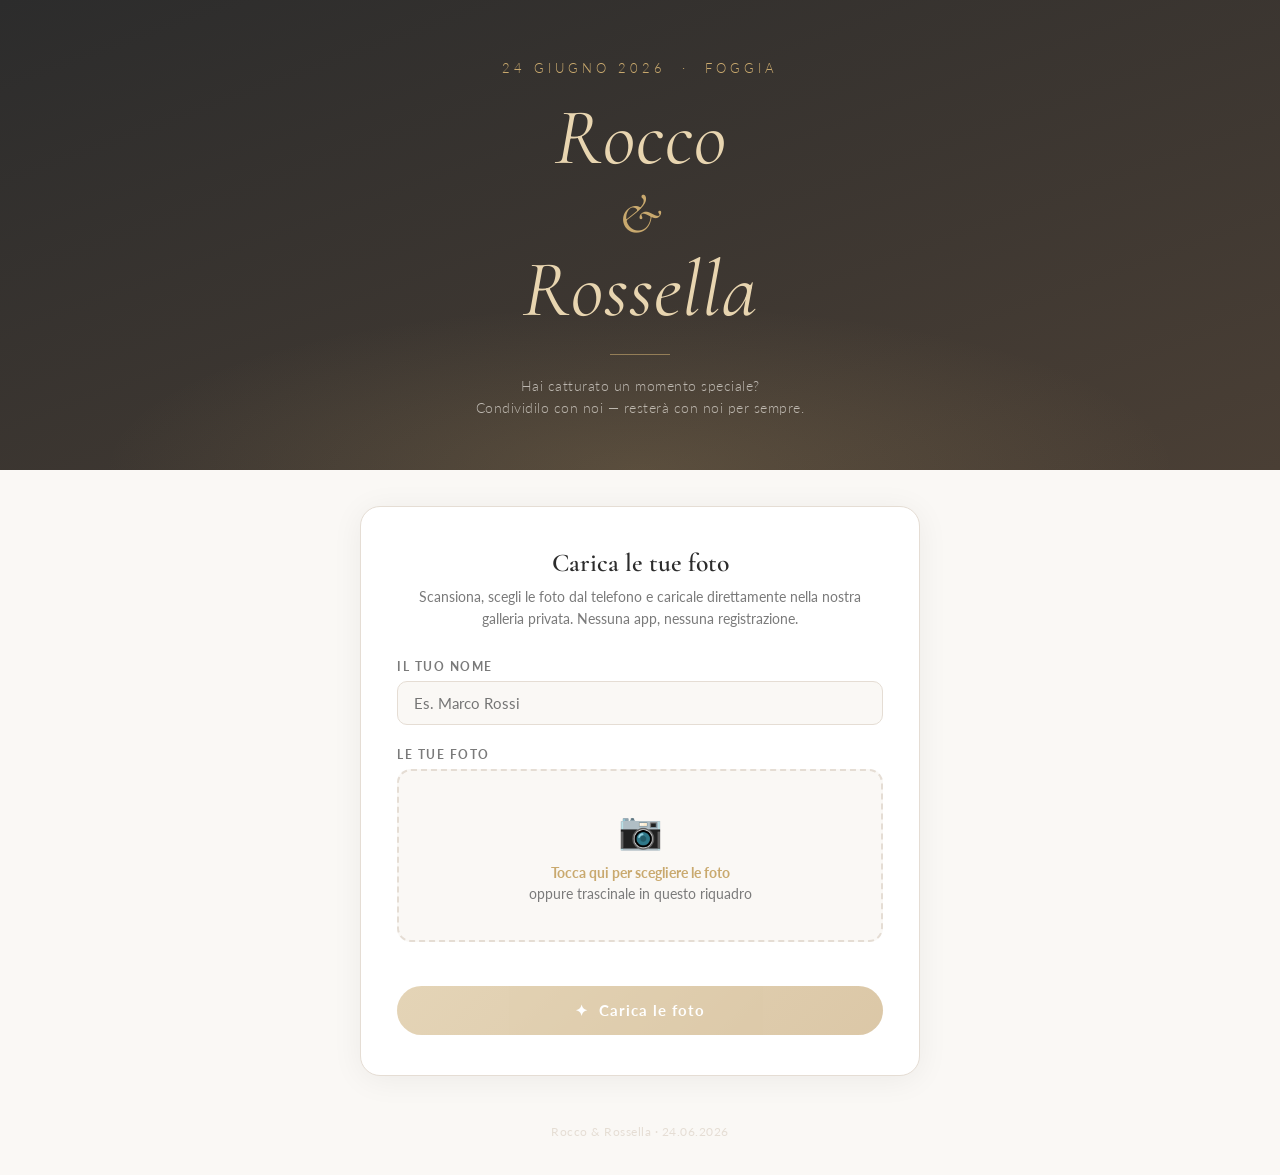
==== index.html @ 1f58be66 "Create index.html" ====
<!DOCTYPE html>
<html lang="it">
<head>
  <meta charset="UTF-8" />
  <meta name="viewport" content="width=device-width, initial-scale=1.0" />
  <title>Foto Matrimonio — Rocco & Rossella</title>
  <link href="https://fonts.googleapis.com/css2?family=Cormorant+Garamond:ital,wght@0,400;0,600;1,400&family=Lato:wght@300;400;700&display=swap" rel="stylesheet" />
  <style>
    *, *::before, *::after { box-sizing: border-box; margin: 0; padding: 0; }

    :root {
      --gold: #C9A96E;
      --gold-light: #E8D5B0;
      --cream: #FAF8F5;
      --dark: #2C2C2C;
      --muted: #7A7A7A;
      --success: #5A8A5A;
      --error: #A04040;
      --border: #E5DDD4;
    }

    body {
      font-family: 'Lato', sans-serif;
      background: var(--cream);
      color: var(--dark);
      min-height: 100vh;
      display: flex;
      flex-direction: column;
      align-items: center;
    }

    /* ── HERO ── */
    .hero {
      width: 100%;
      background: linear-gradient(160deg, #2C2C2C 0%, #4a3f35 100%);
      color: #fff;
      text-align: center;
      padding: 60px 24px 50px;
      position: relative;
      overflow: hidden;
    }
    .hero::before {
      content: '';
      position: absolute;
      inset: 0;
      background:
        radial-gradient(ellipse 60% 50% at 50% 100%, rgba(201,169,110,0.18) 0%, transparent 70%);
      pointer-events: none;
    }
    .hero-date {
      font-family: 'Lato', sans-serif;
      font-weight: 300;
      font-size: 13px;
      letter-spacing: 4px;
      text-transform: uppercase;
      color: var(--gold);
      margin-bottom: 18px;
    }
    .hero-names {
      font-family: 'Cormorant Garamond', serif;
      font-size: clamp(2.8rem, 8vw, 5rem);
      font-weight: 400;
      line-height: 1.1;
      letter-spacing: 1px;
      margin-bottom: 8px;
    }
    .hero-names em {
      font-style: italic;
      color: var(--gold-light);
    }
    .hero-ampersand {
      font-family: 'Cormorant Garamond', serif;
      font-style: italic;
      font-size: clamp(2rem, 5vw, 3.5rem);
      color: var(--gold);
      display: block;
      line-height: 1;
      margin: 4px 0;
    }
    .hero-sub {
      font-size: 14px;
      font-weight: 300;
      color: rgba(255,255,255,0.65);
      margin-top: 18px;
      letter-spacing: 0.5px;
      line-height: 1.6;
    }
    .divider {
      width: 60px;
      height: 1px;
      background: var(--gold);
      margin: 20px auto;
      opacity: 0.6;
    }

    /* ── MAIN CARD ── */
    .card {
      width: 100%;
      max-width: 560px;
      background: #fff;
      border: 1px solid var(--border);
      border-radius: 20px;
      padding: 40px 36px;
      margin: 36px 24px 48px;
      box-shadow: 0 4px 32px rgba(0,0,0,0.06);
    }

    .card-title {
      font-family: 'Cormorant Garamond', serif;
      font-size: 1.6rem;
      font-weight: 600;
      color: var(--dark);
      text-align: center;
      margin-bottom: 8px;
    }
    .card-subtitle {
      font-size: 14px;
      color: var(--muted);
      text-align: center;
      line-height: 1.6;
      margin-bottom: 28px;
    }

    /* ── FORM ── */
    label {
      display: block;
      font-size: 12px;
      font-weight: 700;
      letter-spacing: 1.5px;
      text-transform: uppercase;
      color: var(--muted);
      margin-bottom: 7px;
    }
    input[type="text"] {
      width: 100%;
      padding: 12px 16px;
      border: 1.5px solid var(--border);
      border-radius: 10px;
      font-family: 'Lato', sans-serif;
      font-size: 15px;
      color: var(--dark);
      background: var(--cream);
      transition: border-color 0.2s;
      outline: none;
      margin-bottom: 22px;
    }
    input[type="text"]:focus {
      border-color: var(--gold);
      background: #fff;
    }

    /* ── DROP ZONE ── */
    .drop-zone {
      border: 2px dashed var(--border);
      border-radius: 14px;
      padding: 36px 20px;
      text-align: center;
      cursor: pointer;
      transition: border-color 0.25s, background 0.25s;
      background: var(--cream);
      position: relative;
      margin-bottom: 22px;
    }
    .drop-zone:hover, .drop-zone.drag-over {
      border-color: var(--gold);
      background: #fdf9f3;
    }
    .drop-zone input[type="file"] {
      position: absolute;
      inset: 0;
      opacity: 0;
      cursor: pointer;
      width: 100%;
      height: 100%;
    }
    .drop-icon {
      font-size: 36px;
      margin-bottom: 10px;
      display: block;
    }
    .drop-text {
      font-size: 14px;
      color: var(--muted);
      line-height: 1.5;
    }
    .drop-text strong {
      color: var(--gold);
      font-weight: 700;
    }

    /* ── PREVIEW GRIGLIA ── */
    #preview-grid {
      display: grid;
      grid-template-columns: repeat(auto-fill, minmax(80px, 1fr));
      gap: 8px;
      margin-bottom: 22px;
    }
    .preview-thumb {
      aspect-ratio: 1;
      border-radius: 8px;
      overflow: hidden;
      position: relative;
      border: 1.5px solid var(--border);
    }
    .preview-thumb img {
      width: 100%; height: 100%;
      object-fit: cover;
      display: block;
    }
    .preview-thumb .remove-btn {
      position: absolute;
      top: 3px; right: 3px;
      background: rgba(0,0,0,0.55);
      color: #fff;
      border: none;
      border-radius: 50%;
      width: 20px; height: 20px;
      font-size: 11px;
      cursor: pointer;
      display: flex; align-items: center; justify-content: center;
      line-height: 1;
    }
    .file-count {
      font-size: 13px;
      color: var(--gold);
      font-weight: 700;
      margin-bottom: 18px;
      text-align: center;
      display: none;
    }

    /* ── PROGRESS ── */
    .progress-wrap {
      display: none;
      margin-bottom: 18px;
    }
    .progress-label {
      font-size: 13px;
      color: var(--muted);
      margin-bottom: 8px;
      display: flex;
      justify-content: space-between;
    }
    .progress-bar-bg {
      background: var(--border);
      border-radius: 100px;
      height: 6px;
      overflow: hidden;
    }
    .progress-bar-fill {
      height: 100%;
      background: linear-gradient(90deg, var(--gold), #e8c07a);
      border-radius: 100px;
      width: 0%;
      transition: width 0.3s ease;
    }

    /* ── BUTTON ── */
    .btn-upload {
      width: 100%;
      padding: 15px;
      background: linear-gradient(135deg, #C9A96E, #b8904f);
      color: #fff;
      border: none;
      border-radius: 50px;
      font-family: 'Lato', sans-serif;
      font-size: 15px;
      font-weight: 700;
      letter-spacing: 1px;
      cursor: pointer;
      transition: opacity 0.2s, transform 0.15s;
    }
    .btn-upload:hover:not(:disabled) {
      opacity: 0.9;
      transform: translateY(-1px);
    }
    .btn-upload:disabled {
      opacity: 0.5;
      cursor: not-allowed;
    }

    /* ── MESSAGGI ── */
    .msg {
      display: none;
      border-radius: 12px;
      padding: 16px 20px;
      font-size: 14px;
      line-height: 1.5;
      margin-top: 18px;
      text-align: center;
    }
    .msg-success {
      background: #f0f7f0;
      border: 1.5px solid #b3d4b3;
      color: var(--success);
    }
    .msg-error {
      background: #fdf0f0;
      border: 1.5px solid #e0b3b3;
      color: var(--error);
    }

    /* ── FOOTER ── */
    footer {
      text-align: center;
      padding: 0 24px 36px;
      font-size: 12px;
      color: var(--border);
      letter-spacing: 0.5px;
    }

    /* ── RESPONSIVE ── */
    @media (max-width: 480px) {
      .card { padding: 30px 22px; margin: 24px 16px 36px; }
    }
  </style>
</head>
<body>

  <div class="hero">
    <p class="hero-date">24 Giugno 2026 &nbsp;·&nbsp; Foggia</p>
    <div class="hero-names">
      <em>Rocco</em>
      <span class="hero-ampersand">&amp;</span>
      <em>Rossella</em>
    </div>
    <div class="divider"></div>
    <p class="hero-sub">Hai catturato un momento speciale?<br>Condividilo con noi — resterà con noi per sempre.</p>
  </div>

  <div class="card">
    <h1 class="card-title">Carica le tue foto</h1>
    <p class="card-subtitle">Scansiona, scegli le foto dal telefono e caricale direttamente nella nostra galleria privata. Nessuna app, nessuna registrazione.</p>

    <label for="nome-input">Il tuo nome</label>
    <input type="text" id="nome-input" placeholder="Es. Marco Rossi" autocomplete="name" />

    <label>Le tue foto</label>
    <div class="drop-zone" id="drop-zone">
      <input type="file" id="file-input" accept="image/*" multiple />
      <span class="drop-icon">📷</span>
      <p class="drop-text"><strong>Tocca qui per scegliere le foto</strong><br>oppure trascinale in questo riquadro</p>
    </div>

    <div id="file-count" class="file-count"></div>
    <div id="preview-grid"></div>

    <div class="progress-wrap" id="progress-wrap">
      <div class="progress-label">
        <span id="progress-text">Caricamento in corso…</span>
        <span id="progress-pct">0%</span>
      </div>
      <div class="progress-bar-bg">
        <div class="progress-bar-fill" id="progress-fill"></div>
      </div>
    </div>

    <button class="btn-upload" id="btn-upload" disabled>
      ✦ &nbsp;Carica le foto
    </button>

    <div class="msg msg-success" id="msg-success"></div>
    <div class="msg msg-error" id="msg-error"></div>
  </div>

  <footer>Rocco &amp; Rossella · 24.06.2026</footer>

  <script>
    const SCRIPT_URL = 'https://script.google.com/macros/s/AKfycbwOmO-SYxM8b9c8LaH-erVfcw5jHc0ITyMw4MW-PLX8QQqs0NHAILN7wSJOnnJL4xmOew/exec';
    const MAX_SIZE_MB = 15;
    const MAX_FILES = 20;

    const fileInput   = document.getElementById('file-input');
    const dropZone    = document.getElementById('drop-zone');
    const previewGrid = document.getElementById('preview-grid');
    const fileCount   = document.getElementById('file-count');
    const btnUpload   = document.getElementById('btn-upload');
    const progressWrap= document.getElementById('progress-wrap');
    const progressFill= document.getElementById('progress-fill');
    const progressText= document.getElementById('progress-text');
    const progressPct = document.getElementById('progress-pct');
    const msgSuccess  = document.getElementById('msg-success');
    const msgError    = document.getElementById('msg-error');
    const nomeInput   = document.getElementById('nome-input');

    let selectedFiles = [];

    // Drag & drop visual feedback
    dropZone.addEventListener('dragover', e => { e.preventDefault(); dropZone.classList.add('drag-over'); });
    dropZone.addEventListener('dragleave', () => dropZone.classList.remove('drag-over'));
    dropZone.addEventListener('drop', e => {
      e.preventDefault();
      dropZone.classList.remove('drag-over');
      addFiles([...e.dataTransfer.files]);
    });

    fileInput.addEventListener('change', () => {
      addFiles([...fileInput.files]);
      fileInput.value = '';
    });

    function addFiles(newFiles) {
      const images = newFiles.filter(f => f.type.startsWith('image/'));
      const tooBig = images.filter(f => f.size > MAX_SIZE_MB * 1024 * 1024);
      if (tooBig.length) {
        showError(`Alcune foto superano i ${MAX_SIZE_MB} MB e non sono state aggiunte.`);
      }
      const valid = images.filter(f => f.size <= MAX_SIZE_MB * 1024 * 1024);
      selectedFiles = [...selectedFiles, ...valid].slice(0, MAX_FILES);
      renderPreviews();
    }

    function renderPreviews() {
      previewGrid.innerHTML = '';
      selectedFiles.forEach((file, idx) => {
        const url = URL.createObjectURL(file);
        const thumb = document.createElement('div');
        thumb.className = 'preview-thumb';
        thumb.innerHTML = `<img src="${url}" alt="anteprima" /><button class="remove-btn" data-idx="${idx}" title="Rimuovi">✕</button>`;
        previewGrid.appendChild(thumb);
      });
      previewGrid.querySelectorAll('.remove-btn').forEach(btn => {
        btn.addEventListener('click', () => {
          selectedFiles.splice(+btn.dataset.idx, 1);
          renderPreviews();
        });
      });
      if (selectedFiles.length > 0) {
        fileCount.style.display = 'block';
        fileCount.textContent = `${selectedFiles.length} foto selezionat${selectedFiles.length === 1 ? 'a' : 'e'}`;
      } else {
        fileCount.style.display = 'none';
      }
      btnUpload.disabled = selectedFiles.length === 0;
      hideMessages();
    }

    function hideMessages() {
      msgSuccess.style.display = 'none';
      msgError.style.display = 'none';
    }
    function showError(msg) {
      msgError.textContent = msg;
      msgError.style.display = 'block';
      msgSuccess.style.display = 'none';
    }

    function toBase64(file) {
      return new Promise((resolve, reject) => {
        const reader = new FileReader();
        reader.onload = () => resolve(reader.result.split(',')[1]);
        reader.onerror = reject;
        reader.readAsDataURL(file);
      });
    }

    btnUpload.addEventListener('click', async () => {
      if (selectedFiles.length === 0) return;
      const nome = nomeInput.value.trim() || 'Ospite';

      btnUpload.disabled = true;
      progressWrap.style.display = 'block';
      hideMessages();

      let uploaded = 0;
      let errors = 0;

      for (let i = 0; i < selectedFiles.length; i++) {
        const file = selectedFiles[i];
        const pct = Math.round((i / selectedFiles.length) * 100);
        progressFill.style.width = pct + '%';
        progressPct.textContent = pct + '%';
        progressText.textContent = `Caricamento foto ${i + 1} di ${selectedFiles.length}…`;

        try {
          const base64 = await toBase64(file);
          const payload = {
            nome,
            file: base64,
            fileName: file.name,
            mimeType: file.type
          };
          const res = await fetch(SCRIPT_URL, {
            method: 'POST',
            body: JSON.stringify(payload)
          });
          const json = await res.json();
          if (json.success) { uploaded++; } else { errors++; }
        } catch (e) {
          errors++;
        }
      }

      progressFill.style.width = '100%';
      progressPct.textContent = '100%';
      progressWrap.style.display = 'none';

      if (uploaded > 0 && errors === 0) {
        msgSuccess.innerHTML = `
          <strong>Grazie mille, ${nome}! 💙</strong><br>
          ${uploaded} foto caricate con successo nella nostra galleria.
          Le ritroverai nel ricordo del nostro giorno più bello.
        `;
        msgSuccess.style.display = 'block';
        selectedFiles = [];
        renderPreviews();
      } else if (uploaded > 0 && errors > 0) {
        msgSuccess.innerHTML = `
          <strong>${uploaded} foto caricate</strong> — ${errors} non riuscite. Riprova per le rimanenti.
        `;
        msgSuccess.style.display = 'block';
      } else {
        showError('Si è verificato un errore durante il caricamento. Riprova tra qualche istante.');
      }

      btnUpload.disabled = selectedFiles.length === 0;
    });
  </script>

</body>
</html>
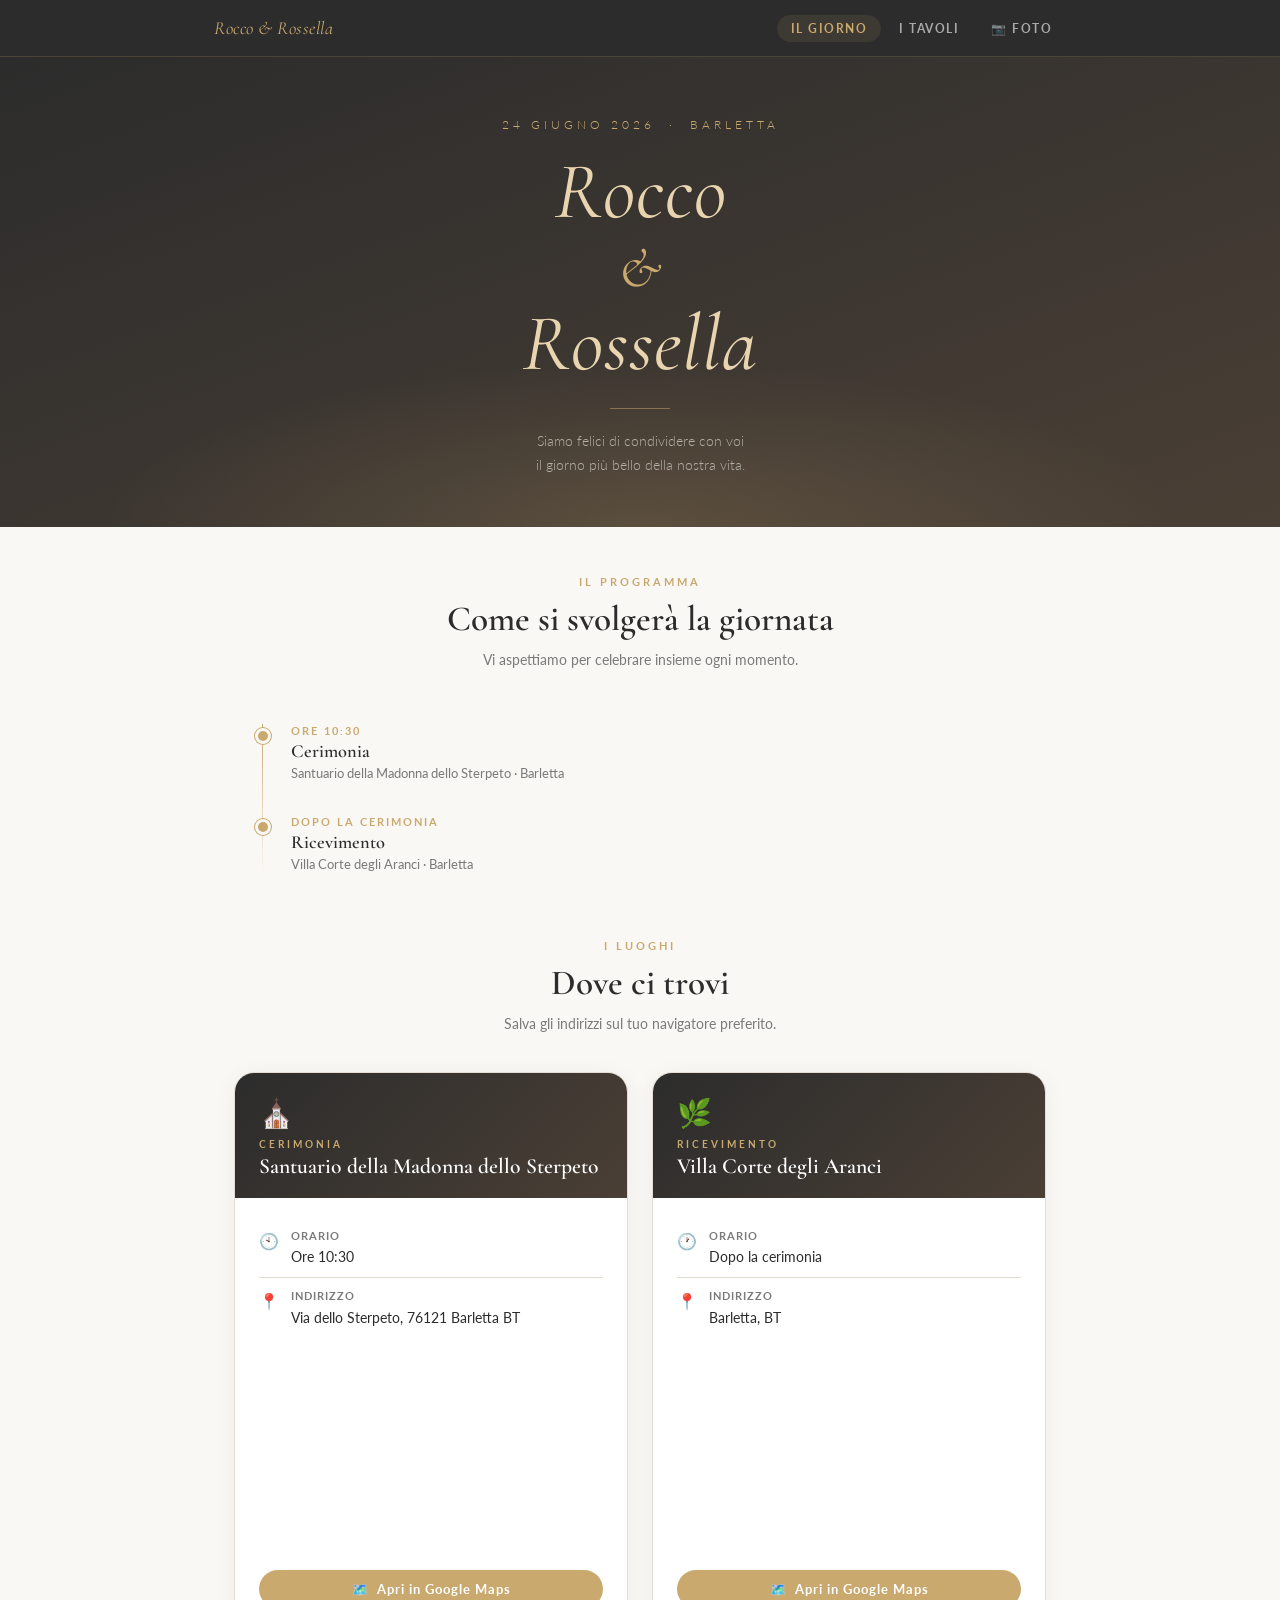
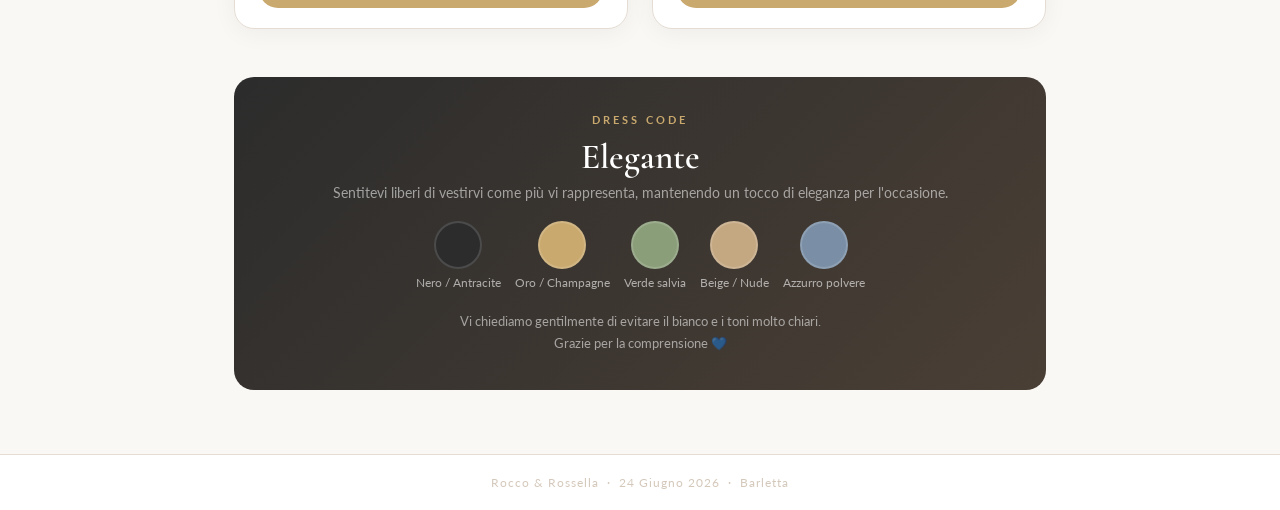
==== commit d754fc0f: "Add files via upload" ====
--- a/index.html
+++ b/index.html
@@ -3,519 +3,370 @@
 <head>
   <meta charset="UTF-8" />
   <meta name="viewport" content="width=device-width, initial-scale=1.0" />
-  <title>Foto Matrimonio — Rocco & Rossella</title>
-  <link href="https://fonts.googleapis.com/css2?family=Cormorant+Garamond:ital,wght@0,400;0,600;1,400&family=Lato:wght@300;400;700&display=swap" rel="stylesheet" />
+  <title>Rocco & Rossella — 24 Giugno 2026</title>
+  <link rel="stylesheet" href="style.css" />
   <style>
-    *, *::before, *::after { box-sizing: border-box; margin: 0; padding: 0; }
-
-    :root {
-      --gold: #C9A96E;
-      --gold-light: #E8D5B0;
-      --cream: #FAF8F5;
-      --dark: #2C2C2C;
-      --muted: #7A7A7A;
-      --success: #5A8A5A;
-      --error: #A04040;
-      --border: #E5DDD4;
-    }
-
-    body {
-      font-family: 'Lato', sans-serif;
-      background: var(--cream);
-      color: var(--dark);
-      min-height: 100vh;
-      display: flex;
-      flex-direction: column;
-      align-items: center;
-    }
-
-    /* ── HERO ── */
-    .hero {
-      width: 100%;
-      background: linear-gradient(160deg, #2C2C2C 0%, #4a3f35 100%);
-      color: #fff;
-      text-align: center;
-      padding: 60px 24px 50px;
+    /* ── INFO CARDS GRID ── */
+    .info-grid {
+      display: grid;
+      grid-template-columns: 1fr 1fr;
+      gap: 24px;
+      margin-bottom: 48px;
+    }
+    @media (max-width: 640px) { .info-grid { grid-template-columns: 1fr; } }
+
+    .info-card {
+      background: var(--white);
+      border: 1px solid var(--border);
+      border-radius: 20px;
+      overflow: hidden;
+      box-shadow: 0 4px 24px rgba(0,0,0,0.05);
+    }
+    .info-card-header {
+      background: linear-gradient(135deg, #2C2C2C, #4a3f35);
+      padding: 22px 24px 18px;
       position: relative;
-      overflow: hidden;
-    }
-    .hero::before {
-      content: '';
-      position: absolute;
-      inset: 0;
-      background:
-        radial-gradient(ellipse 60% 50% at 50% 100%, rgba(201,169,110,0.18) 0%, transparent 70%);
-      pointer-events: none;
-    }
-    .hero-date {
-      font-family: 'Lato', sans-serif;
-      font-weight: 300;
-      font-size: 13px;
-      letter-spacing: 4px;
+    }
+    .info-card-icon {
+      font-size: 28px;
+      margin-bottom: 8px;
+      display: block;
+    }
+    .info-card-label {
+      font-size: 10px;
+      font-weight: 700;
+      letter-spacing: 3px;
       text-transform: uppercase;
       color: var(--gold);
-      margin-bottom: 18px;
-    }
-    .hero-names {
+      margin-bottom: 4px;
+    }
+    .info-card-title {
       font-family: 'Cormorant Garamond', serif;
-      font-size: clamp(2.8rem, 8vw, 5rem);
-      font-weight: 400;
-      line-height: 1.1;
+      font-size: 1.35rem;
+      font-weight: 600;
+      color: #fff;
+      line-height: 1.2;
+    }
+    .info-card-body {
+      padding: 20px 24px;
+    }
+    .info-row {
+      display: flex;
+      align-items: flex-start;
+      gap: 12px;
+      padding: 10px 0;
+      border-bottom: 1px solid var(--border);
+      font-size: 14px;
+      line-height: 1.5;
+    }
+    .info-row:last-of-type { border-bottom: none; }
+    .info-row-icon {
+      font-size: 16px;
+      margin-top: 1px;
+      flex-shrink: 0;
+      width: 20px;
+      text-align: center;
+    }
+    .info-row-text strong {
+      display: block;
+      font-size: 11px;
+      font-weight: 700;
       letter-spacing: 1px;
-      margin-bottom: 8px;
-    }
-    .hero-names em {
-      font-style: italic;
-      color: var(--gold-light);
-    }
-    .hero-ampersand {
-      font-family: 'Cormorant Garamond', serif;
-      font-style: italic;
-      font-size: clamp(2rem, 5vw, 3.5rem);
-      color: var(--gold);
-      display: block;
-      line-height: 1;
-      margin: 4px 0;
-    }
-    .hero-sub {
-      font-size: 14px;
-      font-weight: 300;
-      color: rgba(255,255,255,0.65);
-      margin-top: 18px;
-      letter-spacing: 0.5px;
-      line-height: 1.6;
-    }
-    .divider {
-      width: 60px;
-      height: 1px;
-      background: var(--gold);
-      margin: 20px auto;
-      opacity: 0.6;
-    }
-
-    /* ── MAIN CARD ── */
-    .card {
-      width: 100%;
-      max-width: 560px;
-      background: #fff;
-      border: 1px solid var(--border);
-      border-radius: 20px;
-      padding: 40px 36px;
-      margin: 36px 24px 48px;
-      box-shadow: 0 4px 32px rgba(0,0,0,0.06);
-    }
-
-    .card-title {
-      font-family: 'Cormorant Garamond', serif;
-      font-size: 1.6rem;
-      font-weight: 600;
-      color: var(--dark);
-      text-align: center;
-      margin-bottom: 8px;
-    }
-    .card-subtitle {
-      font-size: 14px;
-      color: var(--muted);
-      text-align: center;
-      line-height: 1.6;
-      margin-bottom: 28px;
-    }
-
-    /* ── FORM ── */
-    label {
-      display: block;
-      font-size: 12px;
-      font-weight: 700;
-      letter-spacing: 1.5px;
       text-transform: uppercase;
       color: var(--muted);
-      margin-bottom: 7px;
-    }
-    input[type="text"] {
+      margin-bottom: 2px;
+    }
+    .info-row-text span { color: var(--dark); }
+
+    /* ── MAP ── */
+    .map-btn {
+      display: flex;
+      align-items: center;
+      justify-content: center;
+      gap: 8px;
       width: 100%;
-      padding: 12px 16px;
-      border: 1.5px solid var(--border);
-      border-radius: 10px;
-      font-family: 'Lato', sans-serif;
-      font-size: 15px;
-      color: var(--dark);
-      background: var(--cream);
-      transition: border-color 0.2s;
-      outline: none;
-      margin-bottom: 22px;
-    }
-    input[type="text"]:focus {
-      border-color: var(--gold);
-      background: #fff;
-    }
-
-    /* ── DROP ZONE ── */
-    .drop-zone {
-      border: 2px dashed var(--border);
-      border-radius: 14px;
-      padding: 36px 20px;
-      text-align: center;
-      cursor: pointer;
-      transition: border-color 0.25s, background 0.25s;
-      background: var(--cream);
-      position: relative;
-      margin-bottom: 22px;
-    }
-    .drop-zone:hover, .drop-zone.drag-over {
-      border-color: var(--gold);
-      background: #fdf9f3;
-    }
-    .drop-zone input[type="file"] {
-      position: absolute;
-      inset: 0;
-      opacity: 0;
-      cursor: pointer;
-      width: 100%;
-      height: 100%;
-    }
-    .drop-icon {
-      font-size: 36px;
-      margin-bottom: 10px;
-      display: block;
-    }
-    .drop-text {
-      font-size: 14px;
-      color: var(--muted);
-      line-height: 1.5;
-    }
-    .drop-text strong {
-      color: var(--gold);
-      font-weight: 700;
-    }
-
-    /* ── PREVIEW GRIGLIA ── */
-    #preview-grid {
-      display: grid;
-      grid-template-columns: repeat(auto-fill, minmax(80px, 1fr));
-      gap: 8px;
-      margin-bottom: 22px;
-    }
-    .preview-thumb {
-      aspect-ratio: 1;
-      border-radius: 8px;
-      overflow: hidden;
-      position: relative;
-      border: 1.5px solid var(--border);
-    }
-    .preview-thumb img {
-      width: 100%; height: 100%;
-      object-fit: cover;
-      display: block;
-    }
-    .preview-thumb .remove-btn {
-      position: absolute;
-      top: 3px; right: 3px;
-      background: rgba(0,0,0,0.55);
-      color: #fff;
-      border: none;
-      border-radius: 50%;
-      width: 20px; height: 20px;
-      font-size: 11px;
-      cursor: pointer;
-      display: flex; align-items: center; justify-content: center;
-      line-height: 1;
-    }
-    .file-count {
-      font-size: 13px;
-      color: var(--gold);
-      font-weight: 700;
-      margin-bottom: 18px;
-      text-align: center;
-      display: none;
-    }
-
-    /* ── PROGRESS ── */
-    .progress-wrap {
-      display: none;
-      margin-bottom: 18px;
-    }
-    .progress-label {
-      font-size: 13px;
-      color: var(--muted);
-      margin-bottom: 8px;
-      display: flex;
-      justify-content: space-between;
-    }
-    .progress-bar-bg {
-      background: var(--border);
-      border-radius: 100px;
-      height: 6px;
-      overflow: hidden;
-    }
-    .progress-bar-fill {
-      height: 100%;
-      background: linear-gradient(90deg, var(--gold), #e8c07a);
-      border-radius: 100px;
-      width: 0%;
-      transition: width 0.3s ease;
-    }
-
-    /* ── BUTTON ── */
-    .btn-upload {
-      width: 100%;
-      padding: 15px;
-      background: linear-gradient(135deg, #C9A96E, #b8904f);
+      margin-top: 16px;
+      padding: 11px 16px;
+      background: var(--gold);
       color: #fff;
       border: none;
       border-radius: 50px;
       font-family: 'Lato', sans-serif;
-      font-size: 15px;
+      font-size: 13px;
       font-weight: 700;
       letter-spacing: 1px;
+      text-decoration: none;
+      transition: opacity 0.2s, transform 0.15s;
       cursor: pointer;
-      transition: opacity 0.2s, transform 0.15s;
-    }
-    .btn-upload:hover:not(:disabled) {
-      opacity: 0.9;
-      transform: translateY(-1px);
-    }
-    .btn-upload:disabled {
-      opacity: 0.5;
-      cursor: not-allowed;
-    }
-
-    /* ── MESSAGGI ── */
-    .msg {
-      display: none;
+    }
+    .map-btn:hover { opacity: 0.88; transform: translateY(-1px); }
+
+    .map-embed {
+      width: 100%;
+      height: 200px;
       border-radius: 12px;
-      padding: 16px 20px;
-      font-size: 14px;
+      border: none;
+      margin-top: 16px;
+      display: block;
+    }
+
+    /* ── TIMELINE ── */
+    .timeline {
+      display: flex;
+      flex-direction: column;
+      gap: 0;
+      margin: 0 0 48px;
+      position: relative;
+    }
+    .timeline::before {
+      content: '';
+      position: absolute;
+      left: 28px;
+      top: 16px;
+      bottom: 16px;
+      width: 1px;
+      background: linear-gradient(to bottom, var(--gold), transparent);
+    }
+    .tl-item {
+      display: flex;
+      gap: 20px;
+      align-items: flex-start;
+      padding: 16px 0;
+    }
+    .tl-dot {
+      width: 16px;
+      height: 16px;
+      border-radius: 50%;
+      background: var(--gold);
+      flex-shrink: 0;
+      margin-top: 4px;
+      margin-left: 21px;
+      border: 3px solid var(--cream);
+      box-shadow: 0 0 0 1px var(--gold);
+      position: relative;
+      z-index: 1;
+    }
+    .tl-content { flex: 1; }
+    .tl-time {
+      font-size: 11px;
+      font-weight: 700;
+      letter-spacing: 2px;
+      text-transform: uppercase;
+      color: var(--gold);
+      margin-bottom: 3px;
+    }
+    .tl-title {
+      font-family: 'Cormorant Garamond', serif;
+      font-size: 1.15rem;
+      font-weight: 600;
+      color: var(--dark);
+      margin-bottom: 2px;
+    }
+    .tl-desc {
+      font-size: 13px;
+      color: var(--muted);
       line-height: 1.5;
-      margin-top: 18px;
+    }
+
+    /* ── DRESSCODE ── */
+    .dresscode-card {
+      background: linear-gradient(135deg, #2C2C2C, #4a3f35);
+      border-radius: 20px;
+      padding: 36px;
       text-align: center;
-    }
-    .msg-success {
-      background: #f0f7f0;
-      border: 1.5px solid #b3d4b3;
-      color: var(--success);
-    }
-    .msg-error {
-      background: #fdf0f0;
-      border: 1.5px solid #e0b3b3;
-      color: var(--error);
-    }
-
-    /* ── FOOTER ── */
-    footer {
+      color: #fff;
+    }
+    .dresscode-card .section-label { color: var(--gold); }
+    .dresscode-card .section-title { color: #fff; }
+    .dresscode-swatches {
+      display: flex;
+      justify-content: center;
+      gap: 14px;
+      margin: 20px 0;
+      flex-wrap: wrap;
+    }
+    .swatch {
       text-align: center;
-      padding: 0 24px 36px;
       font-size: 12px;
-      color: var(--border);
-      letter-spacing: 0.5px;
-    }
-
-    /* ── RESPONSIVE ── */
-    @media (max-width: 480px) {
-      .card { padding: 30px 22px; margin: 24px 16px 36px; }
+      color: rgba(255,255,255,0.6);
+    }
+    .swatch-circle {
+      width: 48px;
+      height: 48px;
+      border-radius: 50%;
+      margin: 0 auto 6px;
+      border: 2px solid rgba(255,255,255,0.15);
+    }
+    .dresscode-note {
+      font-size: 13px;
+      color: rgba(255,255,255,0.55);
+      line-height: 1.7;
+      margin-top: 10px;
     }
   </style>
 </head>
 <body>
 
+  <nav>
+    <div class="nav-inner">
+      <a href="index.html" class="nav-brand">Rocco & Rossella</a>
+      <ul class="nav-links">
+        <li><a href="index.html" class="active">Il Giorno</a></li>
+        <li><a href="tableau.html">I Tavoli</a></li>
+        <li><a href="foto.html">📷 Foto</a></li>
+      </ul>
+    </div>
+  </nav>
+
   <div class="hero">
-    <p class="hero-date">24 Giugno 2026 &nbsp;·&nbsp; Foggia</p>
+    <p class="hero-date">24 Giugno 2026 &nbsp;·&nbsp; Barletta</p>
     <div class="hero-names">
       <em>Rocco</em>
-      <span class="hero-ampersand">&amp;</span>
+      <span class="hero-amp">&amp;</span>
       <em>Rossella</em>
     </div>
-    <div class="divider"></div>
-    <p class="hero-sub">Hai catturato un momento speciale?<br>Condividilo con noi — resterà con noi per sempre.</p>
+    <div class="hero-divider"></div>
+    <p class="hero-sub">Siamo felici di condividere con voi<br>il giorno più bello della nostra vita.</p>
   </div>
 
-  <div class="card">
-    <h1 class="card-title">Carica le tue foto</h1>
-    <p class="card-subtitle">Scansiona, scegli le foto dal telefono e caricale direttamente nella nostra galleria privata. Nessuna app, nessuna registrazione.</p>
-
-    <label for="nome-input">Il tuo nome</label>
-    <input type="text" id="nome-input" placeholder="Es. Marco Rossi" autocomplete="name" />
-
-    <label>Le tue foto</label>
-    <div class="drop-zone" id="drop-zone">
-      <input type="file" id="file-input" accept="image/*" multiple />
-      <span class="drop-icon">📷</span>
-      <p class="drop-text"><strong>Tocca qui per scegliere le foto</strong><br>oppure trascinale in questo riquadro</p>
-    </div>
-
-    <div id="file-count" class="file-count"></div>
-    <div id="preview-grid"></div>
-
-    <div class="progress-wrap" id="progress-wrap">
-      <div class="progress-label">
-        <span id="progress-text">Caricamento in corso…</span>
-        <span id="progress-pct">0%</span>
-      </div>
-      <div class="progress-bar-bg">
-        <div class="progress-bar-fill" id="progress-fill"></div>
-      </div>
-    </div>
-
-    <button class="btn-upload" id="btn-upload" disabled>
-      ✦ &nbsp;Carica le foto
-    </button>
-
-    <div class="msg msg-success" id="msg-success"></div>
-    <div class="msg msg-error" id="msg-error"></div>
+  <div class="page-body">
+
+    <!-- PROGRAMMA -->
+    <p class="section-label">Il Programma</p>
+    <h2 class="section-title">Come si svolgerà la giornata</h2>
+    <p class="section-sub">Vi aspettiamo per celebrare insieme ogni momento.</p>
+
+    <div class="timeline" style="margin-bottom: 48px;">
+      <div class="tl-item">
+        <div class="tl-dot"></div>
+        <div class="tl-content">
+          <p class="tl-time">ore 10:30</p>
+          <p class="tl-title">Cerimonia</p>
+          <p class="tl-desc">Santuario della Madonna dello Sterpeto · Barletta</p>
+        </div>
+      </div>
+      <div class="tl-item">
+        <div class="tl-dot"></div>
+        <div class="tl-content">
+          <p class="tl-time">Dopo la cerimonia</p>
+          <p class="tl-title">Ricevimento</p>
+          <p class="tl-desc">Villa Corte degli Aranci · Barletta</p>
+        </div>
+      </div>
+    </div>
+
+    <!-- LUOGHI -->
+    <p class="section-label">I Luoghi</p>
+    <h2 class="section-title">Dove ci trovi</h2>
+    <p class="section-sub">Salva gli indirizzi sul tuo navigatore preferito.</p>
+
+    <div class="info-grid">
+
+      <!-- CERIMONIA -->
+      <div class="info-card">
+        <div class="info-card-header">
+          <span class="info-card-icon">⛪</span>
+          <p class="info-card-label">Cerimonia</p>
+          <p class="info-card-title">Santuario della Madonna dello Sterpeto</p>
+        </div>
+        <div class="info-card-body">
+          <div class="info-row">
+            <span class="info-row-icon">🕙</span>
+            <div class="info-row-text">
+              <strong>Orario</strong>
+              <span>Ore 10:30</span>
+            </div>
+          </div>
+          <div class="info-row">
+            <span class="info-row-icon">📍</span>
+            <div class="info-row-text">
+              <strong>Indirizzo</strong>
+              <span>Via dello Sterpeto, 76121 Barletta BT</span>
+            </div>
+          </div>
+          <iframe
+            class="map-embed"
+            src="https://www.google.com/maps/embed?pb=!1m18!1m12!1m3!1d3005.8!2d16.2783!3d41.3197!2m3!1f0!2f0!3f0!3m2!1i1024!2i768!4f13.1!3m3!1m2!1s0x1347eca19b9e1a3b%3A0x6e9f4f2e2d2e2e2e!2sSantuario+della+Madonna+dello+Sterpeto!5e0!3m2!1sit!2sit!4v1"
+            allowfullscreen=""
+            loading="lazy"
+            referrerpolicy="no-referrer-when-downgrade">
+          </iframe>
+          <a class="map-btn" href="https://maps.google.com/?q=Santuario+Madonna+dello+Sterpeto+Barletta" target="_blank" rel="noopener">
+            🗺️ &nbsp;Apri in Google Maps
+          </a>
+        </div>
+      </div>
+
+      <!-- RICEVIMENTO -->
+      <div class="info-card">
+        <div class="info-card-header">
+          <span class="info-card-icon">🌿</span>
+          <p class="info-card-label">Ricevimento</p>
+          <p class="info-card-title">Villa Corte degli Aranci</p>
+        </div>
+        <div class="info-card-body">
+          <div class="info-row">
+            <span class="info-row-icon">🕐</span>
+            <div class="info-row-text">
+              <strong>Orario</strong>
+              <span>Dopo la cerimonia</span>
+            </div>
+          </div>
+          <div class="info-row">
+            <span class="info-row-icon">📍</span>
+            <div class="info-row-text">
+              <strong>Indirizzo</strong>
+              <span>Barletta, BT</span>
+            </div>
+          </div>
+          <iframe
+            class="map-embed"
+            src="https://www.google.com/maps/embed?pb=!1m18!1m12!1m3!1d3005.8!2d16.2900!3d41.3150!2m3!1f0!2f0!3f0!3m2!1i1024!2i768!4f13.1!3m3!1m2!1s0x0%3A0x0!2zVmlsbGEgQ29ydGUgZGVnbGkgQXJhbmNp!5e0!3m2!1sit!2sit!4v1"
+            allowfullscreen=""
+            loading="lazy"
+            referrerpolicy="no-referrer-when-downgrade">
+          </iframe>
+          <a class="map-btn" href="https://maps.google.com/?q=Villa+Corte+degli+Aranci+Barletta" target="_blank" rel="noopener">
+            🗺️ &nbsp;Apri in Google Maps
+          </a>
+        </div>
+      </div>
+
+    </div>
+
+    <!-- DRESS CODE -->
+    <div class="dresscode-card">
+      <p class="section-label">Dress Code</p>
+      <h2 class="section-title" style="color:#fff; margin-bottom:6px;">Elegante</h2>
+      <p style="font-size:14px; color:rgba(255,255,255,0.55); margin-bottom:20px;">Sentitevi liberi di vestirvi come più vi rappresenta, mantenendo un tocco di eleganza per l'occasione.</p>
+      <div class="dresscode-swatches">
+        <div class="swatch">
+          <div class="swatch-circle" style="background:#2C2C2C;"></div>
+          Nero / Antracite
+        </div>
+        <div class="swatch">
+          <div class="swatch-circle" style="background:#C9A96E;"></div>
+          Oro / Champagne
+        </div>
+        <div class="swatch">
+          <div class="swatch-circle" style="background:#8B9E7A;"></div>
+          Verde salvia
+        </div>
+        <div class="swatch">
+          <div class="swatch-circle" style="background:#C4A882;"></div>
+          Beige / Nude
+        </div>
+        <div class="swatch">
+          <div class="swatch-circle" style="background:#7A8FA6;"></div>
+          Azzurro polvere
+        </div>
+      </div>
+      <p class="dresscode-note">Vi chiediamo gentilmente di evitare il bianco e i toni molto chiari.<br>Grazie per la comprensione 💙</p>
+    </div>
+
   </div>
 
-  <footer>Rocco &amp; Rossella · 24.06.2026</footer>
-
-  <script>
-    const SCRIPT_URL = 'https://script.google.com/macros/s/AKfycbwOmO-SYxM8b9c8LaH-erVfcw5jHc0ITyMw4MW-PLX8QQqs0NHAILN7wSJOnnJL4xmOew/exec';
-    const MAX_SIZE_MB = 15;
-    const MAX_FILES = 20;
-
-    const fileInput   = document.getElementById('file-input');
-    const dropZone    = document.getElementById('drop-zone');
-    const previewGrid = document.getElementById('preview-grid');
-    const fileCount   = document.getElementById('file-count');
-    const btnUpload   = document.getElementById('btn-upload');
-    const progressWrap= document.getElementById('progress-wrap');
-    const progressFill= document.getElementById('progress-fill');
-    const progressText= document.getElementById('progress-text');
-    const progressPct = document.getElementById('progress-pct');
-    const msgSuccess  = document.getElementById('msg-success');
-    const msgError    = document.getElementById('msg-error');
-    const nomeInput   = document.getElementById('nome-input');
-
-    let selectedFiles = [];
-
-    // Drag & drop visual feedback
-    dropZone.addEventListener('dragover', e => { e.preventDefault(); dropZone.classList.add('drag-over'); });
-    dropZone.addEventListener('dragleave', () => dropZone.classList.remove('drag-over'));
-    dropZone.addEventListener('drop', e => {
-      e.preventDefault();
-      dropZone.classList.remove('drag-over');
-      addFiles([...e.dataTransfer.files]);
-    });
-
-    fileInput.addEventListener('change', () => {
-      addFiles([...fileInput.files]);
-      fileInput.value = '';
-    });
-
-    function addFiles(newFiles) {
-      const images = newFiles.filter(f => f.type.startsWith('image/'));
-      const tooBig = images.filter(f => f.size > MAX_SIZE_MB * 1024 * 1024);
-      if (tooBig.length) {
-        showError(`Alcune foto superano i ${MAX_SIZE_MB} MB e non sono state aggiunte.`);
-      }
-      const valid = images.filter(f => f.size <= MAX_SIZE_MB * 1024 * 1024);
-      selectedFiles = [...selectedFiles, ...valid].slice(0, MAX_FILES);
-      renderPreviews();
-    }
-
-    function renderPreviews() {
-      previewGrid.innerHTML = '';
-      selectedFiles.forEach((file, idx) => {
-        const url = URL.createObjectURL(file);
-        const thumb = document.createElement('div');
-        thumb.className = 'preview-thumb';
-        thumb.innerHTML = `<img src="${url}" alt="anteprima" /><button class="remove-btn" data-idx="${idx}" title="Rimuovi">✕</button>`;
-        previewGrid.appendChild(thumb);
-      });
-      previewGrid.querySelectorAll('.remove-btn').forEach(btn => {
-        btn.addEventListener('click', () => {
-          selectedFiles.splice(+btn.dataset.idx, 1);
-          renderPreviews();
-        });
-      });
-      if (selectedFiles.length > 0) {
-        fileCount.style.display = 'block';
-        fileCount.textContent = `${selectedFiles.length} foto selezionat${selectedFiles.length === 1 ? 'a' : 'e'}`;
-      } else {
-        fileCount.style.display = 'none';
-      }
-      btnUpload.disabled = selectedFiles.length === 0;
-      hideMessages();
-    }
-
-    function hideMessages() {
-      msgSuccess.style.display = 'none';
-      msgError.style.display = 'none';
-    }
-    function showError(msg) {
-      msgError.textContent = msg;
-      msgError.style.display = 'block';
-      msgSuccess.style.display = 'none';
-    }
-
-    function toBase64(file) {
-      return new Promise((resolve, reject) => {
-        const reader = new FileReader();
-        reader.onload = () => resolve(reader.result.split(',')[1]);
-        reader.onerror = reject;
-        reader.readAsDataURL(file);
-      });
-    }
-
-    btnUpload.addEventListener('click', async () => {
-      if (selectedFiles.length === 0) return;
-      const nome = nomeInput.value.trim() || 'Ospite';
-
-      btnUpload.disabled = true;
-      progressWrap.style.display = 'block';
-      hideMessages();
-
-      let uploaded = 0;
-      let errors = 0;
-
-      for (let i = 0; i < selectedFiles.length; i++) {
-        const file = selectedFiles[i];
-        const pct = Math.round((i / selectedFiles.length) * 100);
-        progressFill.style.width = pct + '%';
-        progressPct.textContent = pct + '%';
-        progressText.textContent = `Caricamento foto ${i + 1} di ${selectedFiles.length}…`;
-
-        try {
-          const base64 = await toBase64(file);
-          const payload = {
-            nome,
-            file: base64,
-            fileName: file.name,
-            mimeType: file.type
-          };
-          const res = await fetch(SCRIPT_URL, {
-            method: 'POST',
-            body: JSON.stringify(payload)
-          });
-          const json = await res.json();
-          if (json.success) { uploaded++; } else { errors++; }
-        } catch (e) {
-          errors++;
-        }
-      }
-
-      progressFill.style.width = '100%';
-      progressPct.textContent = '100%';
-      progressWrap.style.display = 'none';
-
-      if (uploaded > 0 && errors === 0) {
-        msgSuccess.innerHTML = `
-          <strong>Grazie mille, ${nome}! 💙</strong><br>
-          ${uploaded} foto caricate con successo nella nostra galleria.
-          Le ritroverai nel ricordo del nostro giorno più bello.
-        `;
-        msgSuccess.style.display = 'block';
-        selectedFiles = [];
-        renderPreviews();
-      } else if (uploaded > 0 && errors > 0) {
-        msgSuccess.innerHTML = `
-          <strong>${uploaded} foto caricate</strong> — ${errors} non riuscite. Riprova per le rimanenti.
-        `;
-        msgSuccess.style.display = 'block';
-      } else {
-        showError('Si è verificato un errore durante il caricamento. Riprova tra qualche istante.');
-      }
-
-      btnUpload.disabled = selectedFiles.length === 0;
-    });
-  </script>
+  <footer>Rocco &amp; Rossella &nbsp;·&nbsp; 24 Giugno 2026 &nbsp;·&nbsp; Barletta</footer>
 
 </body>
 </html>
--- a/style.css
+++ b/style.css
@@ -0,0 +1,207 @@
+/* ════════════════════════════════════════
+   ROCCO & ROSSELLA — 24.06.2026
+   Shared Stylesheet
+   ════════════════════════════════════════ */
+
+@import url('https://fonts.googleapis.com/css2?family=Cormorant+Garamond:ital,wght@0,400;0,600;1,400;1,600&family=Lato:wght@300;400;700&display=swap');
+
+*, *::before, *::after { box-sizing: border-box; margin: 0; padding: 0; }
+
+:root {
+  --gold:       #C9A96E;
+  --gold-light: #E8D5B0;
+  --gold-dark:  #A07840;
+  --cream:      #FAF8F5;
+  --cream-2:    #F3EFE9;
+  --white:      #FFFFFF;
+  --dark:       #2C2C2C;
+  --dark-2:     #4a3f35;
+  --muted:      #7A7A7A;
+  --success:    #5A8A5A;
+  --error:      #A04040;
+  --border:     #E5DDD4;
+  --border-2:   #D4C8BB;
+}
+
+html { scroll-behavior: smooth; }
+
+body {
+  font-family: 'Lato', sans-serif;
+  background: var(--cream);
+  color: var(--dark);
+  min-height: 100vh;
+  display: flex;
+  flex-direction: column;
+  align-items: center;
+}
+
+/* ── NAV ── */
+nav {
+  width: 100%;
+  background: var(--dark);
+  position: sticky;
+  top: 0;
+  z-index: 100;
+  border-bottom: 1px solid rgba(201,169,110,0.2);
+}
+.nav-inner {
+  max-width: 900px;
+  margin: 0 auto;
+  display: flex;
+  align-items: center;
+  justify-content: space-between;
+  padding: 0 24px;
+  height: 56px;
+}
+.nav-brand {
+  font-family: 'Cormorant Garamond', serif;
+  font-style: italic;
+  font-size: 1.15rem;
+  color: var(--gold);
+  text-decoration: none;
+  letter-spacing: 0.5px;
+  white-space: nowrap;
+}
+.nav-links {
+  display: flex;
+  gap: 4px;
+  list-style: none;
+}
+.nav-links a {
+  display: block;
+  padding: 6px 14px;
+  font-size: 12px;
+  font-weight: 700;
+  letter-spacing: 1.5px;
+  text-transform: uppercase;
+  color: rgba(255,255,255,0.6);
+  text-decoration: none;
+  border-radius: 50px;
+  transition: color 0.2s, background 0.2s;
+}
+.nav-links a:hover,
+.nav-links a.active {
+  color: var(--gold);
+  background: rgba(201,169,110,0.1);
+}
+
+/* ── HERO ── */
+.hero {
+  width: 100%;
+  background: linear-gradient(160deg, #2C2C2C 0%, #4a3f35 100%);
+  color: #fff;
+  text-align: center;
+  padding: 60px 24px 50px;
+  position: relative;
+  overflow: hidden;
+}
+.hero::before {
+  content: '';
+  position: absolute;
+  inset: 0;
+  background: radial-gradient(ellipse 60% 50% at 50% 100%, rgba(201,169,110,0.18) 0%, transparent 70%);
+  pointer-events: none;
+}
+.hero-date {
+  font-size: 12px;
+  font-weight: 300;
+  letter-spacing: 4px;
+  text-transform: uppercase;
+  color: var(--gold);
+  margin-bottom: 16px;
+}
+.hero-names {
+  font-family: 'Cormorant Garamond', serif;
+  font-size: clamp(2.8rem, 8vw, 5rem);
+  font-weight: 400;
+  line-height: 1.1;
+  letter-spacing: 1px;
+}
+.hero-names em { font-style: italic; color: var(--gold-light); }
+.hero-amp {
+  font-family: 'Cormorant Garamond', serif;
+  font-style: italic;
+  font-size: clamp(2rem, 5vw, 3.5rem);
+  color: var(--gold);
+  display: block;
+  line-height: 1;
+  margin: 4px 0;
+}
+.hero-sub {
+  font-size: 14px;
+  font-weight: 300;
+  color: rgba(255,255,255,0.6);
+  margin-top: 18px;
+  line-height: 1.7;
+}
+.hero-divider {
+  width: 60px;
+  height: 1px;
+  background: var(--gold);
+  margin: 20px auto;
+  opacity: 0.5;
+}
+
+/* ── PAGE CONTAINER ── */
+.page-body {
+  width: 100%;
+  max-width: 860px;
+  padding: 48px 24px 64px;
+  flex: 1;
+}
+
+/* ── SECTION TITLE ── */
+.section-label {
+  font-size: 11px;
+  font-weight: 700;
+  letter-spacing: 3px;
+  text-transform: uppercase;
+  color: var(--gold);
+  text-align: center;
+  margin-bottom: 10px;
+}
+.section-title {
+  font-family: 'Cormorant Garamond', serif;
+  font-size: clamp(1.7rem, 4vw, 2.2rem);
+  font-weight: 600;
+  text-align: center;
+  color: var(--dark);
+  margin-bottom: 8px;
+  line-height: 1.2;
+}
+.section-sub {
+  font-size: 14px;
+  color: var(--muted);
+  text-align: center;
+  line-height: 1.7;
+  margin-bottom: 36px;
+}
+
+/* ── CARD ── */
+.card {
+  background: var(--white);
+  border: 1px solid var(--border);
+  border-radius: 20px;
+  padding: 36px;
+  box-shadow: 0 4px 32px rgba(0,0,0,0.05);
+}
+
+/* ── FOOTER ── */
+footer {
+  width: 100%;
+  text-align: center;
+  padding: 20px 24px;
+  font-size: 12px;
+  color: var(--border-2);
+  letter-spacing: 1px;
+  border-top: 1px solid var(--border);
+  background: var(--white);
+}
+
+/* ── RESPONSIVE NAV ── */
+@media (max-width: 480px) {
+  .nav-brand { font-size: 1rem; }
+  .nav-links a { padding: 6px 10px; font-size: 11px; letter-spacing: 1px; }
+  .page-body { padding: 32px 16px 48px; }
+  .card { padding: 24px 18px; }
+}
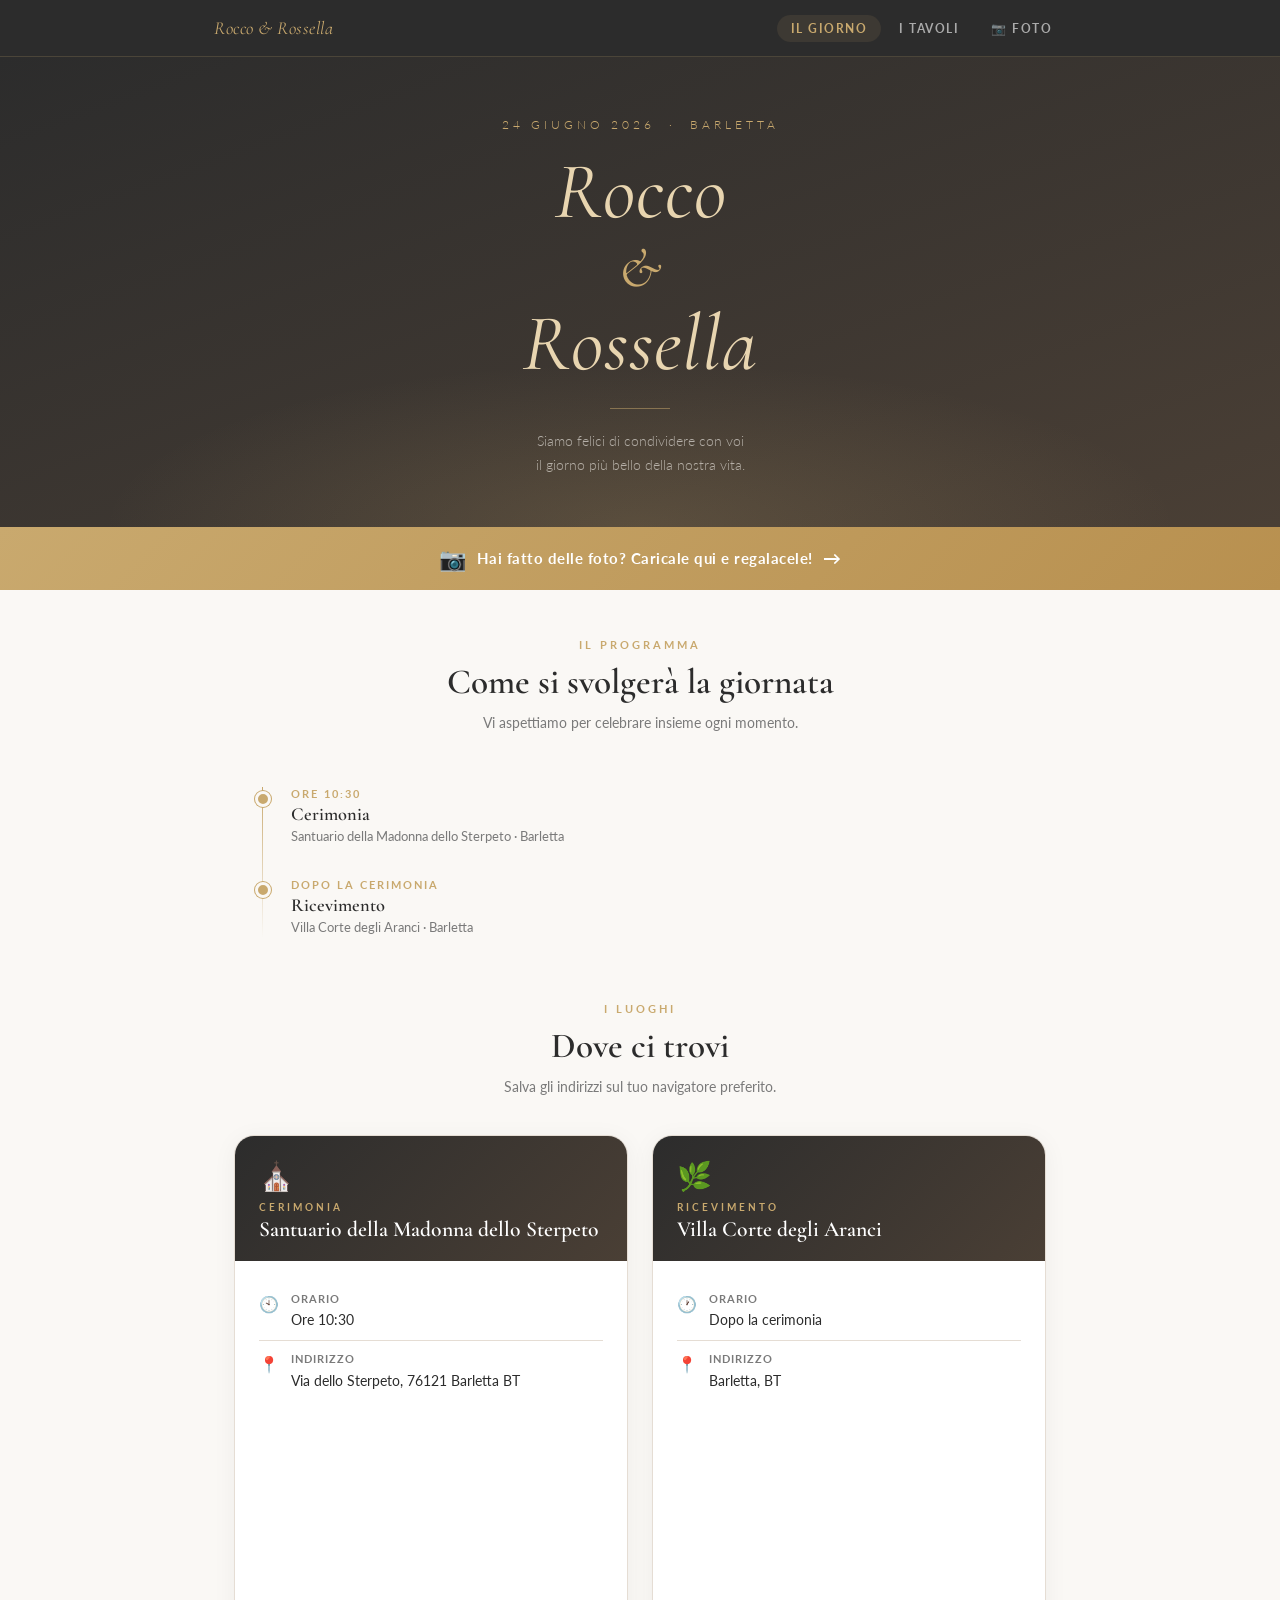
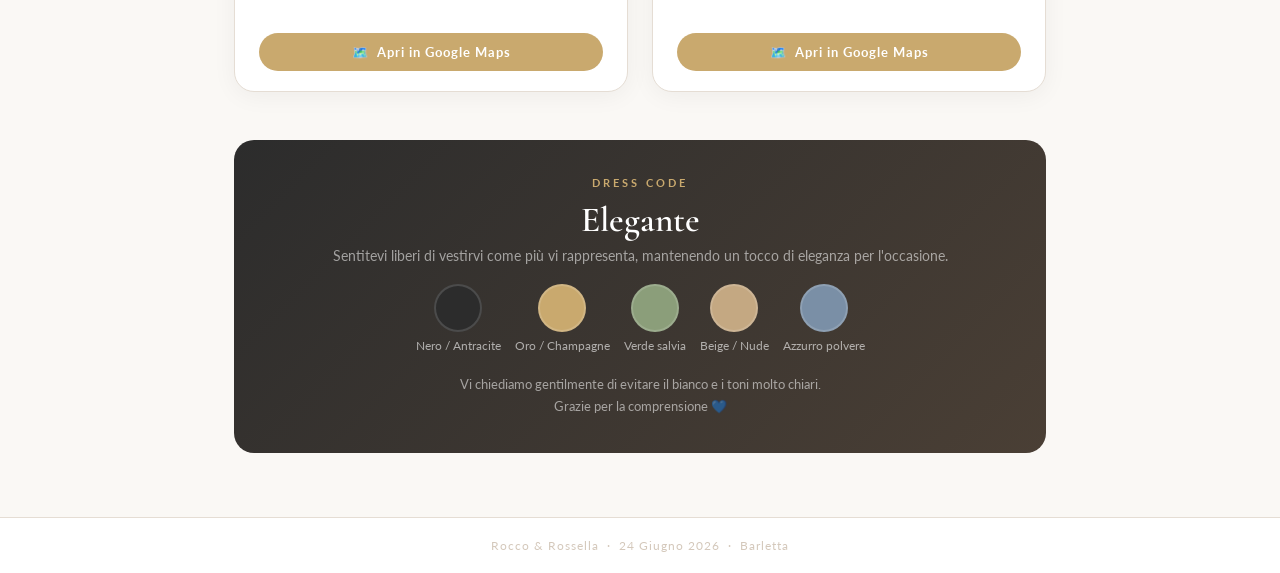
==== commit e4751e13: "Add files via upload" ====
--- a/index.html
+++ b/index.html
@@ -227,6 +227,15 @@
     </div>
     <div class="hero-divider"></div>
     <p class="hero-sub">Siamo felici di condividere con voi<br>il giorno più bello della nostra vita.</p>
+  </div>
+
+  <!-- BANNER FOTO -->
+  <div style="width:100%; background: linear-gradient(135deg, #C9A96E, #b8904f); padding: 18px 24px; text-align:center;">
+    <a href="foto.html" style="color:#fff; text-decoration:none; font-family:'Lato',sans-serif; font-size:15px; font-weight:700; letter-spacing:0.5px; display:inline-flex; align-items:center; gap:10px;">
+      <span style="font-size:22px;">📷</span>
+      Hai fatto delle foto? Caricale qui e regalacele!
+      <span style="font-size:18px;">→</span>
+    </a>
   </div>
 
   <div class="page-body">
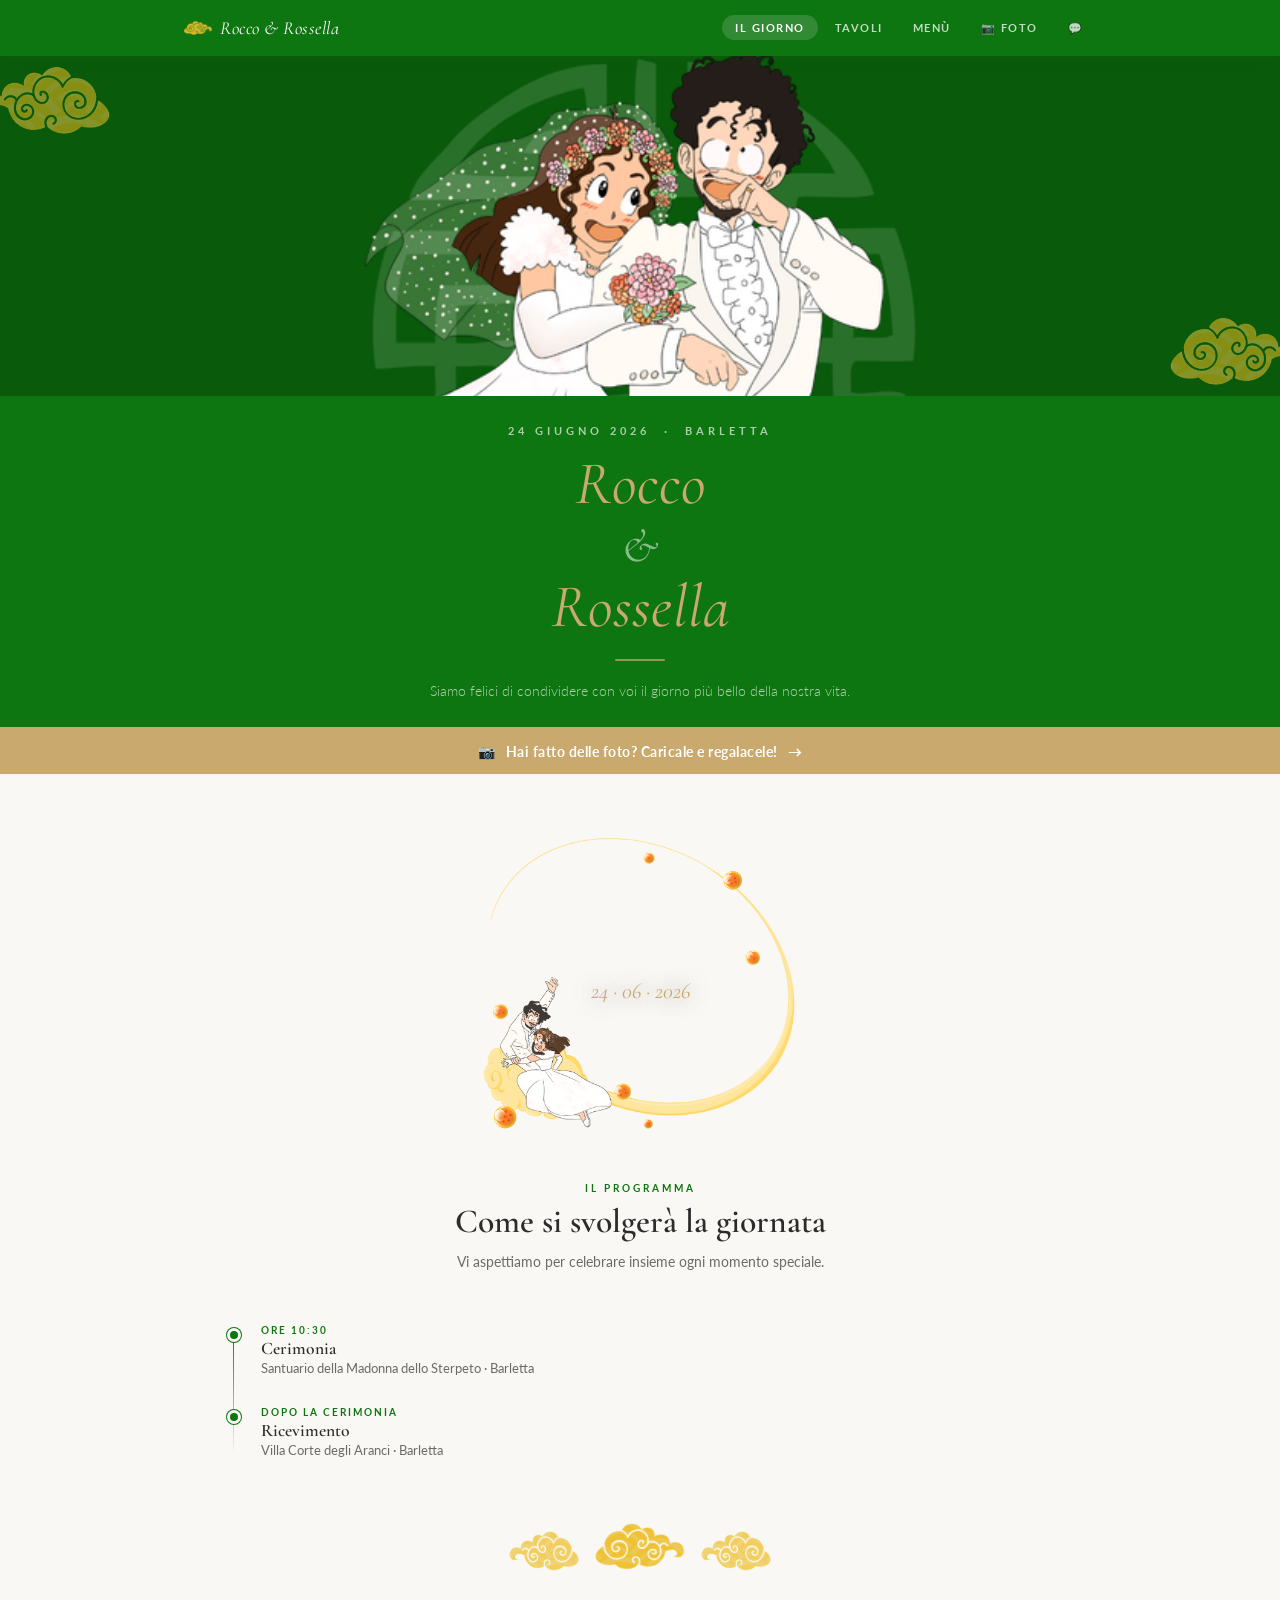
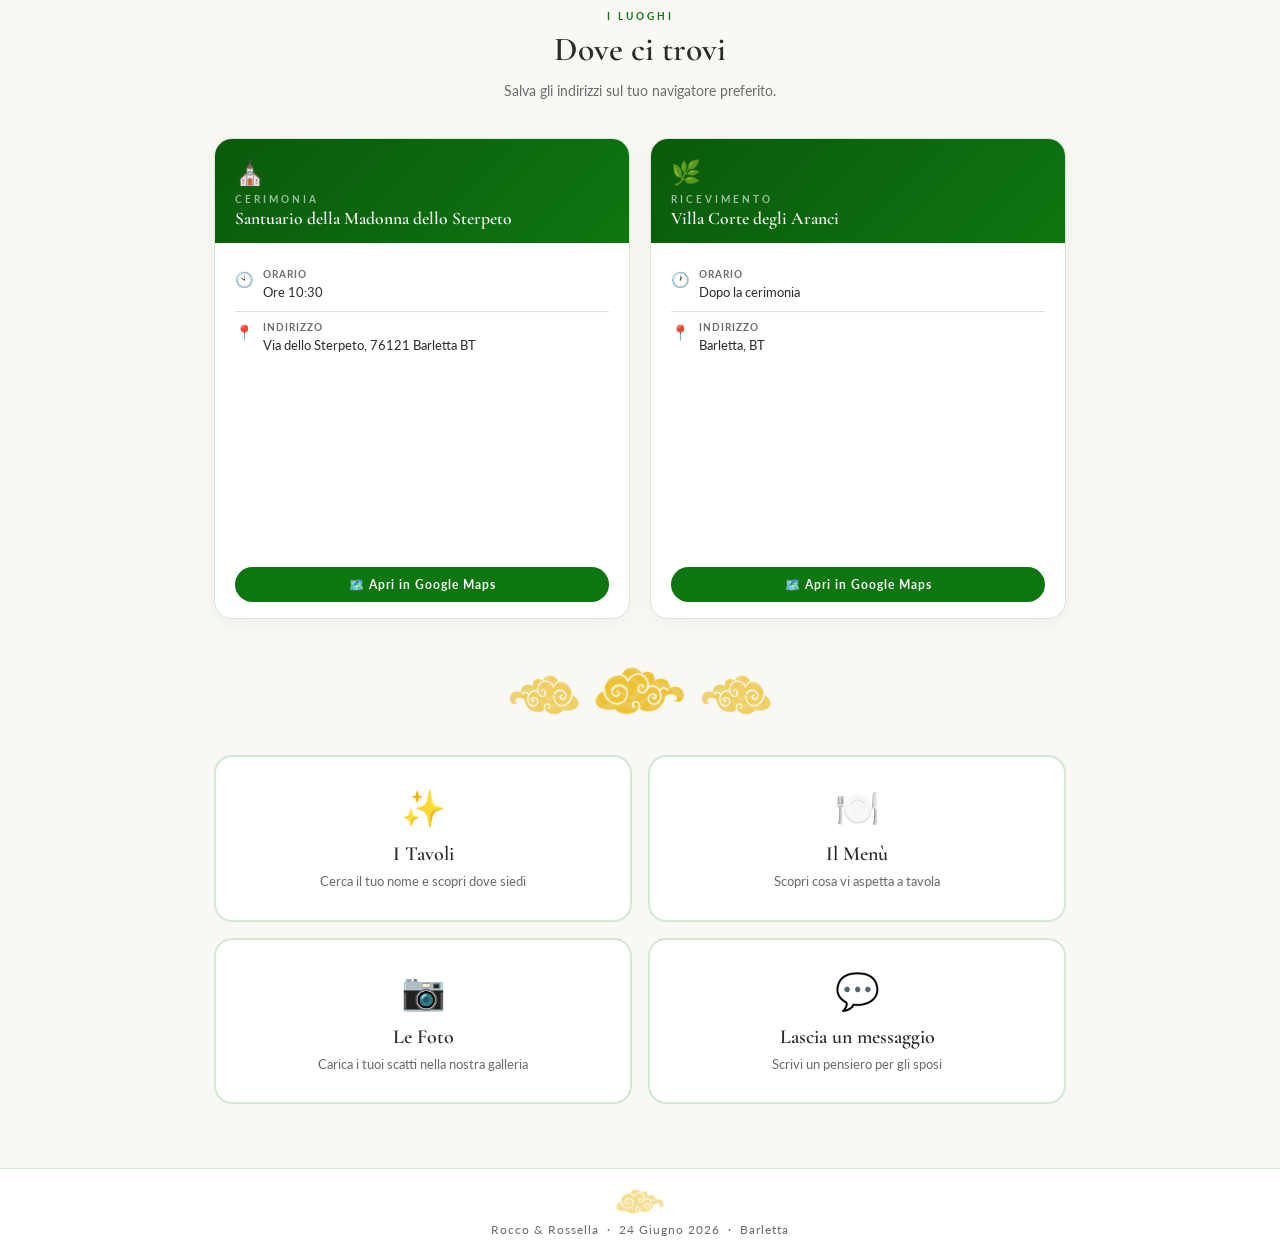
==== commit 9fffb40f: "Add files via upload" ====
--- a/index.html
+++ b/index.html
@@ -6,219 +6,175 @@
   <title>Rocco & Rossella — 24 Giugno 2026</title>
   <link rel="stylesheet" href="style.css" />
   <style>
-    /* ── INFO CARDS GRID ── */
-    .info-grid {
-      display: grid;
-      grid-template-columns: 1fr 1fr;
-      gap: 24px;
-      margin-bottom: 48px;
-    }
-    @media (max-width: 640px) { .info-grid { grid-template-columns: 1fr; } }
-
-    .info-card {
-      background: var(--white);
-      border: 1px solid var(--border);
-      border-radius: 20px;
+    /* ── HERO ILLUSTRAZIONE ── */
+    .hero-img-wrap {
+      position: relative;
+      width: 100%;
+      max-height: 340px;
       overflow: hidden;
-      box-shadow: 0 4px 24px rgba(0,0,0,0.05);
-    }
-    .info-card-header {
-      background: linear-gradient(135deg, #2C2C2C, #4a3f35);
-      padding: 22px 24px 18px;
-      position: relative;
-    }
-    .info-card-icon {
-      font-size: 28px;
-      margin-bottom: 8px;
-      display: block;
-    }
-    .info-card-label {
-      font-size: 10px;
-      font-weight: 700;
-      letter-spacing: 3px;
-      text-transform: uppercase;
-      color: var(--gold);
-      margin-bottom: 4px;
-    }
-    .info-card-title {
-      font-family: 'Cormorant Garamond', serif;
-      font-size: 1.35rem;
-      font-weight: 600;
-      color: #fff;
-      line-height: 1.2;
-    }
-    .info-card-body {
-      padding: 20px 24px;
-    }
-    .info-row {
-      display: flex;
-      align-items: flex-start;
-      gap: 12px;
-      padding: 10px 0;
-      border-bottom: 1px solid var(--border);
-      font-size: 14px;
-      line-height: 1.5;
-    }
-    .info-row:last-of-type { border-bottom: none; }
-    .info-row-icon {
-      font-size: 16px;
-      margin-top: 1px;
-      flex-shrink: 0;
-      width: 20px;
-      text-align: center;
-    }
-    .info-row-text strong {
-      display: block;
-      font-size: 11px;
-      font-weight: 700;
-      letter-spacing: 1px;
-      text-transform: uppercase;
-      color: var(--muted);
-      margin-bottom: 2px;
-    }
-    .info-row-text span { color: var(--dark); }
-
-    /* ── MAP ── */
-    .map-btn {
+      background: var(--green-dark);
       display: flex;
       align-items: center;
       justify-content: center;
-      gap: 8px;
+    }
+    .hero-img-wrap img.hero-bg {
       width: 100%;
-      margin-top: 16px;
-      padding: 11px 16px;
-      background: var(--gold);
-      color: #fff;
-      border: none;
-      border-radius: 50px;
-      font-family: 'Lato', sans-serif;
-      font-size: 13px;
-      font-weight: 700;
-      letter-spacing: 1px;
-      text-decoration: none;
-      transition: opacity 0.2s, transform 0.15s;
-      cursor: pointer;
-    }
-    .map-btn:hover { opacity: 0.88; transform: translateY(-1px); }
-
-    .map-embed {
+      max-width: 560px;
+      object-fit: contain;
+      display: block;
+    }
+    .hero-img-wrap .nuvola-tl {
+      position: absolute; left: -20px; top: 10px;
+      width: 130px; opacity: 0.55; transform: scaleX(-1);
+    }
+    .hero-img-wrap .nuvola-tr {
+      position: absolute; right: -20px; bottom: 10px;
+      width: 130px; opacity: 0.55;
+    }
+
+    /* ── HEADER TESTO ── */
+    .hero-text {
       width: 100%;
-      height: 200px;
-      border-radius: 12px;
-      border: none;
-      margin-top: 16px;
-      display: block;
-    }
-
-    /* ── TIMELINE ── */
+      background: var(--green);
+      text-align: center;
+      padding: 28px 24px 24px;
+      position: relative;
+    }
+    .hero-text .hero-date { color: rgba(255,255,255,0.65); }
+    .hero-text .hero-names { font-size: clamp(2rem, 7vw, 3.8rem); }
+
+    /* ── PROGRAMMA ── */
     .timeline {
       display: flex;
       flex-direction: column;
-      gap: 0;
-      margin: 0 0 48px;
       position: relative;
+      margin-bottom: 48px;
     }
     .timeline::before {
       content: '';
       position: absolute;
-      left: 28px;
-      top: 16px;
-      bottom: 16px;
+      left: 19px; top: 20px; bottom: 20px;
       width: 1px;
-      background: linear-gradient(to bottom, var(--gold), transparent);
-    }
-    .tl-item {
-      display: flex;
-      gap: 20px;
-      align-items: flex-start;
-      padding: 16px 0;
-    }
+      background: linear-gradient(to bottom, var(--green), transparent);
+    }
+    .tl-item { display: flex; gap: 20px; padding: 14px 0; align-items: flex-start; }
     .tl-dot {
-      width: 16px;
-      height: 16px;
+      width: 14px; height: 14px;
       border-radius: 50%;
-      background: var(--gold);
+      background: var(--green);
       flex-shrink: 0;
-      margin-top: 4px;
-      margin-left: 21px;
+      margin-top: 4px; margin-left: 13px;
       border: 3px solid var(--cream);
-      box-shadow: 0 0 0 1px var(--gold);
-      position: relative;
-      z-index: 1;
-    }
-    .tl-content { flex: 1; }
-    .tl-time {
-      font-size: 11px;
-      font-weight: 700;
-      letter-spacing: 2px;
-      text-transform: uppercase;
-      color: var(--gold);
-      margin-bottom: 3px;
-    }
-    .tl-title {
-      font-family: 'Cormorant Garamond', serif;
-      font-size: 1.15rem;
-      font-weight: 600;
-      color: var(--dark);
-      margin-bottom: 2px;
-    }
-    .tl-desc {
-      font-size: 13px;
-      color: var(--muted);
-      line-height: 1.5;
-    }
-
-    /* ── DRESSCODE ── */
-    .dresscode-card {
-      background: linear-gradient(135deg, #2C2C2C, #4a3f35);
-      border-radius: 20px;
-      padding: 36px;
-      text-align: center;
-      color: #fff;
-    }
-    .dresscode-card .section-label { color: var(--gold); }
-    .dresscode-card .section-title { color: #fff; }
-    .dresscode-swatches {
+      box-shadow: 0 0 0 1px var(--green);
+      position: relative; z-index: 1;
+    }
+    .tl-time { font-size: 10px; font-weight: 700; letter-spacing: 2px; text-transform: uppercase; color: var(--green); margin-bottom: 2px; }
+    .tl-title { font-family: 'Cormorant Garamond', serif; font-size: 1.1rem; font-weight: 600; color: var(--dark); }
+    .tl-desc { font-size: 13px; color: var(--muted); line-height: 1.5; }
+
+    /* ── LUOGHI ── */
+    .luoghi-grid { display: grid; grid-template-columns: 1fr 1fr; gap: 20px; margin-bottom: 48px; }
+    @media (max-width: 580px) { .luoghi-grid { grid-template-columns: 1fr; } }
+
+    .luogo-card {
+      background: var(--white);
+      border: 1px solid var(--border);
+      border-radius: 18px;
+      overflow: hidden;
+      box-shadow: 0 4px 20px rgba(14,118,16,0.06);
+    }
+    .luogo-header {
+      background: linear-gradient(135deg, var(--green-dark), var(--green));
+      padding: 18px 20px 14px;
+    }
+    .luogo-icon { font-size: 24px; margin-bottom: 6px; display: block; }
+    .luogo-label { font-size: 10px; font-weight: 700; letter-spacing: 3px; text-transform: uppercase; color: rgba(255,255,255,0.6); margin-bottom: 3px; }
+    .luogo-title { font-family: 'Cormorant Garamond', serif; font-size: 1.1rem; font-weight: 600; color: #fff; line-height: 1.2; }
+    .luogo-body { padding: 16px 20px; }
+    .luogo-row { display: flex; gap: 10px; align-items: flex-start; padding: 8px 0; border-bottom: 1px solid var(--border); font-size: 13px; line-height: 1.5; }
+    .luogo-row:last-of-type { border-bottom: none; }
+    .luogo-row-icon { font-size: 15px; flex-shrink: 0; width: 18px; text-align: center; margin-top: 1px; }
+    .luogo-row-text strong { display: block; font-size: 10px; font-weight: 700; letter-spacing: 1px; text-transform: uppercase; color: var(--muted); margin-bottom: 1px; }
+    .map-btn {
+      display: flex; align-items: center; justify-content: center; gap: 7px;
+      width: 100%; margin-top: 12px; padding: 10px 16px;
+      background: var(--green); color: #fff; border: none; border-radius: 50px;
+      font-family: 'Lato', sans-serif; font-size: 12px; font-weight: 700;
+      letter-spacing: 1px; text-decoration: none;
+      transition: opacity 0.2s, transform 0.15s;
+    }
+    .map-btn:hover { opacity: 0.88; transform: translateY(-1px); }
+    .map-embed { width: 100%; height: 180px; border-radius: 10px; border: none; margin-top: 12px; display: block; }
+
+    /* ── DECORAZIONE DRAGON BALL ── */
+    .dec-wrap {
+      width: 100%;
       display: flex;
       justify-content: center;
-      gap: 14px;
-      margin: 20px 0;
-      flex-wrap: wrap;
-    }
-    .swatch {
+      margin: 8px 0 32px;
+      position: relative;
+    }
+    .dec-wrap img { width: min(320px, 80%); opacity: 0.88; }
+    .dec-date {
+      position: absolute;
+      top: 50%; left: 50%;
+      transform: translate(-50%, -50%);
+      font-family: 'Cormorant Garamond', serif;
+      font-style: italic;
+      font-size: clamp(1rem, 3vw, 1.4rem);
+      color: var(--gold);
+      white-space: nowrap;
+      text-shadow: 0 0 20px rgba(0,0,0,0.5);
+      pointer-events: none;
+    }
+
+    /* ── CTA CARDS ── */
+    .cta-grid { display: grid; grid-template-columns: 1fr 1fr; gap: 16px; margin-top: 48px; }
+    @media (max-width: 480px) { .cta-grid { grid-template-columns: 1fr; } }
+    .cta-card {
+      background: var(--white);
+      border: 2px solid var(--border);
+      border-radius: 18px;
+      padding: 28px 22px;
       text-align: center;
-      font-size: 12px;
-      color: rgba(255,255,255,0.6);
-    }
-    .swatch-circle {
-      width: 48px;
-      height: 48px;
-      border-radius: 50%;
-      margin: 0 auto 6px;
-      border: 2px solid rgba(255,255,255,0.15);
-    }
-    .dresscode-note {
-      font-size: 13px;
-      color: rgba(255,255,255,0.55);
-      line-height: 1.7;
-      margin-top: 10px;
-    }
+      text-decoration: none;
+      color: var(--dark);
+      transition: border-color 0.2s, transform 0.2s, box-shadow 0.2s;
+      display: block;
+    }
+    .cta-card:hover { border-color: var(--green); transform: translateY(-3px); box-shadow: 0 8px 24px rgba(14,118,16,0.1); }
+    .cta-card-icon { font-size: 36px; margin-bottom: 12px; display: block; }
+    .cta-card-title { font-family: 'Cormorant Garamond', serif; font-size: 1.25rem; font-weight: 600; color: var(--dark); margin-bottom: 6px; }
+    .cta-card-desc { font-size: 13px; color: var(--muted); line-height: 1.5; }
   </style>
 </head>
 <body>
 
   <nav>
     <div class="nav-inner">
-      <a href="index.html" class="nav-brand">Rocco & Rossella</a>
+      <a href="index.html" class="nav-brand">
+        <img src="nuvola.png" style="width:28px; opacity:0.9;" alt="" />
+        Rocco & Rossella
+      </a>
       <ul class="nav-links">
         <li><a href="index.html" class="active">Il Giorno</a></li>
-        <li><a href="tableau.html">I Tavoli</a></li>
+        <li><a href="tableau.html">Tavoli</a></li>
+        <li><a href="menu.html">Menù</a></li>
         <li><a href="foto.html">📷 Foto</a></li>
+        <li><a href="commenti.html">💬</a></li>
       </ul>
     </div>
   </nav>
 
-  <div class="hero">
+  <!-- HERO ILLUSTRAZIONE -->
+  <div class="hero-img-wrap">
+    <img src="nuvola.png" class="nuvola-tl" alt="" />
+    <img src="banner_home.png" class="hero-bg" alt="Rocco e Rossella" />
+    <img src="nuvola.png" class="nuvola-tr" alt="" />
+  </div>
+
+  <!-- HERO TESTO -->
+  <div class="hero-text">
     <p class="hero-date">24 Giugno 2026 &nbsp;·&nbsp; Barletta</p>
     <div class="hero-names">
       <em>Rocco</em>
@@ -226,29 +182,35 @@
       <em>Rossella</em>
     </div>
     <div class="hero-divider"></div>
-    <p class="hero-sub">Siamo felici di condividere con voi<br>il giorno più bello della nostra vita.</p>
+    <p class="hero-sub">Siamo felici di condividere con voi il giorno più bello della nostra vita.</p>
   </div>
 
   <!-- BANNER FOTO -->
-  <div style="width:100%; background: linear-gradient(135deg, #C9A96E, #b8904f); padding: 18px 24px; text-align:center;">
-    <a href="foto.html" style="color:#fff; text-decoration:none; font-family:'Lato',sans-serif; font-size:15px; font-weight:700; letter-spacing:0.5px; display:inline-flex; align-items:center; gap:10px;">
-      <span style="font-size:22px;">📷</span>
-      Hai fatto delle foto? Caricale qui e regalacele!
-      <span style="font-size:18px;">→</span>
+  <div class="foto-banner">
+    <a href="foto.html">
+      <span>📷</span>
+      Hai fatto delle foto? Caricale e regalacele!
+      <span>→</span>
     </a>
   </div>
 
   <div class="page-body">
+
+    <!-- DECORAZIONE -->
+    <div class="dec-wrap">
+      <img src="decorazione.png" alt="" />
+      <span class="dec-date">24 · 06 · 2026</span>
+    </div>
 
     <!-- PROGRAMMA -->
     <p class="section-label">Il Programma</p>
     <h2 class="section-title">Come si svolgerà la giornata</h2>
-    <p class="section-sub">Vi aspettiamo per celebrare insieme ogni momento.</p>
-
-    <div class="timeline" style="margin-bottom: 48px;">
+    <p class="section-sub">Vi aspettiamo per celebrare insieme ogni momento speciale.</p>
+
+    <div class="timeline">
       <div class="tl-item">
         <div class="tl-dot"></div>
-        <div class="tl-content">
+        <div>
           <p class="tl-time">ore 10:30</p>
           <p class="tl-title">Cerimonia</p>
           <p class="tl-desc">Santuario della Madonna dello Sterpeto · Barletta</p>
@@ -256,7 +218,7 @@
       </div>
       <div class="tl-item">
         <div class="tl-dot"></div>
-        <div class="tl-content">
+        <div>
           <p class="tl-time">Dopo la cerimonia</p>
           <p class="tl-title">Ricevimento</p>
           <p class="tl-desc">Villa Corte degli Aranci · Barletta</p>
@@ -264,118 +226,96 @@
       </div>
     </div>
 
+    <!-- NUVOLE SEPARATORE -->
+    <div class="nuvola-sep">
+      <img src="nuvola.png" alt="" style="transform:scaleX(-1)" />
+      <img src="nuvola.png" alt="" />
+      <img src="nuvola.png" alt="" style="transform:scaleX(-1)" />
+    </div>
+
     <!-- LUOGHI -->
-    <p class="section-label">I Luoghi</p>
+    <p class="section-label" style="margin-top:32px;">I Luoghi</p>
     <h2 class="section-title">Dove ci trovi</h2>
     <p class="section-sub">Salva gli indirizzi sul tuo navigatore preferito.</p>
 
-    <div class="info-grid">
-
-      <!-- CERIMONIA -->
-      <div class="info-card">
-        <div class="info-card-header">
-          <span class="info-card-icon">⛪</span>
-          <p class="info-card-label">Cerimonia</p>
-          <p class="info-card-title">Santuario della Madonna dello Sterpeto</p>
-        </div>
-        <div class="info-card-body">
-          <div class="info-row">
-            <span class="info-row-icon">🕙</span>
-            <div class="info-row-text">
-              <strong>Orario</strong>
-              <span>Ore 10:30</span>
-            </div>
+    <div class="luoghi-grid">
+      <div class="luogo-card">
+        <div class="luogo-header">
+          <span class="luogo-icon">⛪</span>
+          <p class="luogo-label">Cerimonia</p>
+          <p class="luogo-title">Santuario della Madonna dello Sterpeto</p>
+        </div>
+        <div class="luogo-body">
+          <div class="luogo-row">
+            <span class="luogo-row-icon">🕙</span>
+            <div class="luogo-row-text"><strong>Orario</strong>Ore 10:30</div>
           </div>
-          <div class="info-row">
-            <span class="info-row-icon">📍</span>
-            <div class="info-row-text">
-              <strong>Indirizzo</strong>
-              <span>Via dello Sterpeto, 76121 Barletta BT</span>
-            </div>
+          <div class="luogo-row">
+            <span class="luogo-row-icon">📍</span>
+            <div class="luogo-row-text"><strong>Indirizzo</strong>Via dello Sterpeto, 76121 Barletta BT</div>
           </div>
-          <iframe
-            class="map-embed"
-            src="https://www.google.com/maps/embed?pb=!1m18!1m12!1m3!1d3005.8!2d16.2783!3d41.3197!2m3!1f0!2f0!3f0!3m2!1i1024!2i768!4f13.1!3m3!1m2!1s0x1347eca19b9e1a3b%3A0x6e9f4f2e2d2e2e2e!2sSantuario+della+Madonna+dello+Sterpeto!5e0!3m2!1sit!2sit!4v1"
-            allowfullscreen=""
-            loading="lazy"
-            referrerpolicy="no-referrer-when-downgrade">
-          </iframe>
-          <a class="map-btn" href="https://maps.google.com/?q=Santuario+Madonna+dello+Sterpeto+Barletta" target="_blank" rel="noopener">
-            🗺️ &nbsp;Apri in Google Maps
-          </a>
+          <iframe class="map-embed" src="https://www.google.com/maps/embed?pb=!1m18!1m12!1m3!1d3005.8!2d16.2783!3d41.3197!2m3!1f0!2f0!3f0!3m2!1i1024!2i768!4f13.1!3m3!1m2!1s0x1347eca19b9e1a3b%3A0x6e9f4f2e2d2e2e2e!2sSantuario+della+Madonna+dello+Sterpeto!5e0!3m2!1sit!2sit!4v1" allowfullscreen="" loading="lazy" referrerpolicy="no-referrer-when-downgrade"></iframe>
+          <a class="map-btn" href="https://maps.google.com/?q=Santuario+Madonna+dello+Sterpeto+Barletta" target="_blank" rel="noopener">🗺️ Apri in Google Maps</a>
         </div>
       </div>
 
-      <!-- RICEVIMENTO -->
-      <div class="info-card">
-        <div class="info-card-header">
-          <span class="info-card-icon">🌿</span>
-          <p class="info-card-label">Ricevimento</p>
-          <p class="info-card-title">Villa Corte degli Aranci</p>
-        </div>
-        <div class="info-card-body">
-          <div class="info-row">
-            <span class="info-row-icon">🕐</span>
-            <div class="info-row-text">
-              <strong>Orario</strong>
-              <span>Dopo la cerimonia</span>
-            </div>
+      <div class="luogo-card">
+        <div class="luogo-header">
+          <span class="luogo-icon">🌿</span>
+          <p class="luogo-label">Ricevimento</p>
+          <p class="luogo-title">Villa Corte degli Aranci</p>
+        </div>
+        <div class="luogo-body">
+          <div class="luogo-row">
+            <span class="luogo-row-icon">🕐</span>
+            <div class="luogo-row-text"><strong>Orario</strong>Dopo la cerimonia</div>
           </div>
-          <div class="info-row">
-            <span class="info-row-icon">📍</span>
-            <div class="info-row-text">
-              <strong>Indirizzo</strong>
-              <span>Barletta, BT</span>
-            </div>
+          <div class="luogo-row">
+            <span class="luogo-row-icon">📍</span>
+            <div class="luogo-row-text"><strong>Indirizzo</strong>Barletta, BT</div>
           </div>
-          <iframe
-            class="map-embed"
-            src="https://www.google.com/maps/embed?pb=!1m18!1m12!1m3!1d3005.8!2d16.2900!3d41.3150!2m3!1f0!2f0!3f0!3m2!1i1024!2i768!4f13.1!3m3!1m2!1s0x0%3A0x0!2zVmlsbGEgQ29ydGUgZGVnbGkgQXJhbmNp!5e0!3m2!1sit!2sit!4v1"
-            allowfullscreen=""
-            loading="lazy"
-            referrerpolicy="no-referrer-when-downgrade">
-          </iframe>
-          <a class="map-btn" href="https://maps.google.com/?q=Villa+Corte+degli+Aranci+Barletta" target="_blank" rel="noopener">
-            🗺️ &nbsp;Apri in Google Maps
-          </a>
+          <iframe class="map-embed" src="https://www.google.com/maps/embed?pb=!1m18!1m12!1m3!1d3005.8!2d16.2900!3d41.3150!2m3!1f0!2f0!3f0!3m2!1i1024!2i768!4f13.1!3m3!1m2!1s0x0%3A0x0!2zVmlsbGEgQ29ydGUgZGVnbGkgQXJhbmNp!5e0!3m2!1sit!2sit!4v1" allowfullscreen="" loading="lazy" referrerpolicy="no-referrer-when-downgrade"></iframe>
+          <a class="map-btn" href="https://maps.google.com/?q=Villa+Corte+degli+Aranci+Barletta" target="_blank" rel="noopener">🗺️ Apri in Google Maps</a>
         </div>
       </div>
-
-    </div>
-
-    <!-- DRESS CODE -->
-    <div class="dresscode-card">
-      <p class="section-label">Dress Code</p>
-      <h2 class="section-title" style="color:#fff; margin-bottom:6px;">Elegante</h2>
-      <p style="font-size:14px; color:rgba(255,255,255,0.55); margin-bottom:20px;">Sentitevi liberi di vestirvi come più vi rappresenta, mantenendo un tocco di eleganza per l'occasione.</p>
-      <div class="dresscode-swatches">
-        <div class="swatch">
-          <div class="swatch-circle" style="background:#2C2C2C;"></div>
-          Nero / Antracite
-        </div>
-        <div class="swatch">
-          <div class="swatch-circle" style="background:#C9A96E;"></div>
-          Oro / Champagne
-        </div>
-        <div class="swatch">
-          <div class="swatch-circle" style="background:#8B9E7A;"></div>
-          Verde salvia
-        </div>
-        <div class="swatch">
-          <div class="swatch-circle" style="background:#C4A882;"></div>
-          Beige / Nude
-        </div>
-        <div class="swatch">
-          <div class="swatch-circle" style="background:#7A8FA6;"></div>
-          Azzurro polvere
-        </div>
-      </div>
-      <p class="dresscode-note">Vi chiediamo gentilmente di evitare il bianco e i toni molto chiari.<br>Grazie per la comprensione 💙</p>
+    </div>
+
+    <!-- CTA GRID -->
+    <div class="nuvola-sep">
+      <img src="nuvola.png" alt="" style="transform:scaleX(-1)" />
+      <img src="nuvola.png" alt="" />
+      <img src="nuvola.png" alt="" style="transform:scaleX(-1)" />
+    </div>
+
+    <div class="cta-grid" style="margin-top:32px;">
+      <a href="tableau.html" class="cta-card">
+        <span class="cta-card-icon">✨</span>
+        <p class="cta-card-title">I Tavoli</p>
+        <p class="cta-card-desc">Cerca il tuo nome e scopri dove siedi</p>
+      </a>
+      <a href="menu.html" class="cta-card">
+        <span class="cta-card-icon">🍽️</span>
+        <p class="cta-card-title">Il Menù</p>
+        <p class="cta-card-desc">Scopri cosa vi aspetta a tavola</p>
+      </a>
+      <a href="foto.html" class="cta-card">
+        <span class="cta-card-icon">📷</span>
+        <p class="cta-card-title">Le Foto</p>
+        <p class="cta-card-desc">Carica i tuoi scatti nella nostra galleria</p>
+      </a>
+      <a href="commenti.html" class="cta-card">
+        <span class="cta-card-icon">💬</span>
+        <p class="cta-card-title">Lascia un messaggio</p>
+        <p class="cta-card-desc">Scrivi un pensiero per gli sposi</p>
+      </a>
     </div>
 
   </div>
 
-  <footer>Rocco &amp; Rossella &nbsp;·&nbsp; 24 Giugno 2026 &nbsp;·&nbsp; Barletta</footer>
+  <footer>
+    <img src="nuvola.png" alt="" />
+    Rocco &amp; Rossella &nbsp;·&nbsp; 24 Giugno 2026 &nbsp;·&nbsp; Barletta
+  </footer>
 
 </body>
 </html>
--- a/style.css
+++ b/style.css
@@ -1,26 +1,29 @@
-/* ════════════════════════════════════════
-   ROCCO & ROSSELLA — 24.06.2026
-   Shared Stylesheet
-   ════════════════════════════════════════ */
-
 @import url('https://fonts.googleapis.com/css2?family=Cormorant+Garamond:ital,wght@0,400;0,600;1,400;1,600&family=Lato:wght@300;400;700&display=swap');
 
 *, *::before, *::after { box-sizing: border-box; margin: 0; padding: 0; }
 
+/* ══════════════════════════════════
+   TEMA PRINCIPALE — Bianco / Verde
+   ══════════════════════════════════ */
 :root {
-  --gold:       #C9A96E;
-  --gold-light: #E8D5B0;
-  --gold-dark:  #A07840;
-  --cream:      #FAF8F5;
-  --cream-2:    #F3EFE9;
-  --white:      #FFFFFF;
-  --dark:       #2C2C2C;
-  --dark-2:     #4a3f35;
-  --muted:      #7A7A7A;
-  --success:    #5A8A5A;
-  --error:      #A04040;
-  --border:     #E5DDD4;
-  --border-2:   #D4C8BB;
+  --green:       #0e7610;
+  --green-light: #e8f5e8;
+  --green-dark:  #0a5a0c;
+  --gold:        #C9A96E;
+  --gold-dark:   #A07840;
+  --cream:       #FAF8F5;
+  --white:       #FFFFFF;
+  --dark:        #2C2C2C;
+  --muted:       #6b6b6b;
+  --border:      #d4e8d4;
+  --border-2:    #b8d4b8;
+
+  /* Tema costellazioni */
+  --star-bg:     #0d0e1a;
+  --star-bg2:    #151628;
+  --star-gold:   #C9A96E;
+  --star-pale:   #E8D5B0;
+  --star-border: rgba(201,169,110,0.25);
 }
 
 html { scroll-behavior: smooth; }
@@ -38,14 +41,14 @@
 /* ── NAV ── */
 nav {
   width: 100%;
-  background: var(--dark);
+  background: var(--green);
   position: sticky;
   top: 0;
   z-index: 100;
-  border-bottom: 1px solid rgba(201,169,110,0.2);
+  box-shadow: 0 2px 12px rgba(14,118,16,0.15);
 }
 .nav-inner {
-  max-width: 900px;
+  max-width: 960px;
   margin: 0 auto;
   display: flex;
   align-items: center;
@@ -57,10 +60,13 @@
   font-family: 'Cormorant Garamond', serif;
   font-style: italic;
   font-size: 1.15rem;
-  color: var(--gold);
+  color: #fff;
   text-decoration: none;
   letter-spacing: 0.5px;
   white-space: nowrap;
+  display: flex;
+  align-items: center;
+  gap: 8px;
 }
 .nav-links {
   display: flex;
@@ -69,60 +75,61 @@
 }
 .nav-links a {
   display: block;
-  padding: 6px 14px;
-  font-size: 12px;
+  padding: 6px 13px;
+  font-size: 11px;
   font-weight: 700;
   letter-spacing: 1.5px;
   text-transform: uppercase;
-  color: rgba(255,255,255,0.6);
+  color: rgba(255,255,255,0.75);
   text-decoration: none;
   border-radius: 50px;
   transition: color 0.2s, background 0.2s;
 }
 .nav-links a:hover,
 .nav-links a.active {
-  color: var(--gold);
-  background: rgba(201,169,110,0.1);
-}
-
-/* ── HERO ── */
+  color: #fff;
+  background: rgba(255,255,255,0.15);
+}
+
+/* ── HERO VERDE ── */
 .hero {
   width: 100%;
-  background: linear-gradient(160deg, #2C2C2C 0%, #4a3f35 100%);
-  color: #fff;
-  text-align: center;
-  padding: 60px 24px 50px;
+  background: linear-gradient(160deg, var(--green-dark) 0%, var(--green) 100%);
+  color: #fff;
+  text-align: center;
+  padding: 56px 24px 48px;
   position: relative;
   overflow: hidden;
 }
-.hero::before {
-  content: '';
+.hero-nuvola {
   position: absolute;
-  inset: 0;
-  background: radial-gradient(ellipse 60% 50% at 50% 100%, rgba(201,169,110,0.18) 0%, transparent 70%);
+  opacity: 0.12;
   pointer-events: none;
 }
+.hero-nuvola-l { left: -40px; top: 10px; width: 180px; transform: scaleX(-1); }
+.hero-nuvola-r { right: -40px; bottom: 10px; width: 180px; }
+
 .hero-date {
-  font-size: 12px;
-  font-weight: 300;
+  font-size: 11px;
+  font-weight: 700;
   letter-spacing: 4px;
   text-transform: uppercase;
-  color: var(--gold);
-  margin-bottom: 16px;
+  color: rgba(255,255,255,0.7);
+  margin-bottom: 14px;
 }
 .hero-names {
   font-family: 'Cormorant Garamond', serif;
-  font-size: clamp(2.8rem, 8vw, 5rem);
+  font-size: clamp(2.6rem, 8vw, 4.5rem);
   font-weight: 400;
   line-height: 1.1;
   letter-spacing: 1px;
 }
-.hero-names em { font-style: italic; color: var(--gold-light); }
+.hero-names em { font-style: italic; color: var(--gold); }
 .hero-amp {
   font-family: 'Cormorant Garamond', serif;
   font-style: italic;
-  font-size: clamp(2rem, 5vw, 3.5rem);
-  color: var(--gold);
+  font-size: clamp(1.8rem, 5vw, 3rem);
+  color: rgba(255,255,255,0.5);
   display: block;
   line-height: 1;
   margin: 4px 0;
@@ -130,39 +137,69 @@
 .hero-sub {
   font-size: 14px;
   font-weight: 300;
-  color: rgba(255,255,255,0.6);
-  margin-top: 18px;
+  color: rgba(255,255,255,0.65);
+  margin-top: 16px;
   line-height: 1.7;
 }
 .hero-divider {
-  width: 60px;
-  height: 1px;
+  width: 50px; height: 2px;
   background: var(--gold);
-  margin: 20px auto;
-  opacity: 0.5;
-}
-
-/* ── PAGE CONTAINER ── */
+  margin: 18px auto;
+  border-radius: 2px;
+  opacity: 0.7;
+}
+
+/* ── NUVOLA DECORATIVA ── */
+.nuvola-sep {
+  width: 100%;
+  display: flex;
+  justify-content: center;
+  gap: 16px;
+  padding: 8px 0;
+  overflow: hidden;
+}
+.nuvola-sep img { width: 70px; opacity: 0.7; }
+.nuvola-sep img:nth-child(2) { width: 90px; opacity: 0.9; margin-top: -8px; }
+
+/* ── FOTO CTA BANNER ── */
+.foto-banner {
+  width: 100%;
+  background: var(--gold);
+  padding: 14px 24px;
+  text-align: center;
+}
+.foto-banner a {
+  color: #fff;
+  text-decoration: none;
+  font-size: 14px;
+  font-weight: 700;
+  letter-spacing: 0.5px;
+  display: inline-flex;
+  align-items: center;
+  gap: 10px;
+}
+
+/* ── PAGE BODY ── */
 .page-body {
   width: 100%;
-  max-width: 860px;
+  max-width: 900px;
   padding: 48px 24px 64px;
   flex: 1;
 }
 
 /* ── SECTION TITLE ── */
 .section-label {
-  font-size: 11px;
+  font-size: 10px;
   font-weight: 700;
   letter-spacing: 3px;
   text-transform: uppercase;
-  color: var(--gold);
-  text-align: center;
-  margin-bottom: 10px;
+  color: var(--green);
+  text-align: center;
+  margin-bottom: 8px;
 }
 .section-title {
   font-family: 'Cormorant Garamond', serif;
-  font-size: clamp(1.7rem, 4vw, 2.2rem);
+  font-size: clamp(1.6rem, 4vw, 2.1rem);
   font-weight: 600;
   text-align: center;
   color: var(--dark);
@@ -183,7 +220,7 @@
   border: 1px solid var(--border);
   border-radius: 20px;
   padding: 36px;
-  box-shadow: 0 4px 32px rgba(0,0,0,0.05);
+  box-shadow: 0 4px 24px rgba(14,118,16,0.06);
 }
 
 /* ── FOOTER ── */
@@ -192,16 +229,70 @@
   text-align: center;
   padding: 20px 24px;
   font-size: 12px;
-  color: var(--border-2);
+  color: var(--muted);
   letter-spacing: 1px;
   border-top: 1px solid var(--border);
   background: var(--white);
-}
-
-/* ── RESPONSIVE NAV ── */
-@media (max-width: 480px) {
-  .nav-brand { font-size: 1rem; }
-  .nav-links a { padding: 6px 10px; font-size: 11px; letter-spacing: 1px; }
+  display: flex;
+  flex-direction: column;
+  align-items: center;
+  gap: 8px;
+}
+footer img { width: 48px; opacity: 0.5; }
+
+/* ══════════════════════════════════
+   TEMA COSTELLAZIONI — per tableau
+   ══════════════════════════════════ */
+body.stelle {
+  background: var(--star-bg);
+  color: #e8e0d0;
+}
+body.stelle::before {
+  content: '';
+  position: fixed;
+  inset: 0;
+  background-image:
+    radial-gradient(1px 1px at 8% 12%, rgba(255,255,255,0.9) 0%, transparent 100%),
+    radial-gradient(1.5px 1.5px at 22% 34%, rgba(255,255,255,0.7) 0%, transparent 100%),
+    radial-gradient(1px 1px at 37% 8%, rgba(255,255,255,0.8) 0%, transparent 100%),
+    radial-gradient(2px 2px at 52% 22%, rgba(201,169,110,0.6) 0%, transparent 100%),
+    radial-gradient(1px 1px at 68% 15%, rgba(255,255,255,0.9) 0%, transparent 100%),
+    radial-gradient(1.5px 1.5px at 78% 40%, rgba(255,255,255,0.6) 0%, transparent 100%),
+    radial-gradient(1px 1px at 91% 9%, rgba(255,255,255,0.8) 0%, transparent 100%),
+    radial-gradient(1px 1px at 14% 55%, rgba(255,255,255,0.5) 0%, transparent 100%),
+    radial-gradient(1.5px 1.5px at 33% 62%, rgba(255,255,255,0.7) 0%, transparent 100%),
+    radial-gradient(1px 1px at 47% 48%, rgba(255,255,255,0.6) 0%, transparent 100%),
+    radial-gradient(2px 2px at 61% 58%, rgba(201,169,110,0.5) 0%, transparent 100%),
+    radial-gradient(1px 1px at 75% 70%, rgba(255,255,255,0.8) 0%, transparent 100%),
+    radial-gradient(1px 1px at 88% 55%, rgba(255,255,255,0.6) 0%, transparent 100%),
+    radial-gradient(1.5px 1.5px at 5% 78%, rgba(255,255,255,0.7) 0%, transparent 100%),
+    radial-gradient(1px 1px at 25% 85%, rgba(255,255,255,0.5) 0%, transparent 100%),
+    radial-gradient(1px 1px at 42% 80%, rgba(255,255,255,0.8) 0%, transparent 100%),
+    radial-gradient(2px 2px at 58% 88%, rgba(201,169,110,0.4) 0%, transparent 100%),
+    radial-gradient(1px 1px at 72% 82%, rgba(255,255,255,0.6) 0%, transparent 100%),
+    radial-gradient(1.5px 1.5px at 85% 92%, rgba(255,255,255,0.7) 0%, transparent 100%),
+    radial-gradient(1px 1px at 96% 75%, rgba(255,255,255,0.5) 0%, transparent 100%);
+  pointer-events: none;
+  z-index: 0;
+}
+body.stelle nav {
+  background: rgba(13,14,26,0.95);
+  border-bottom: 1px solid var(--star-border);
+  box-shadow: none;
+}
+body.stelle nav .nav-links a { color: rgba(255,255,255,0.5); }
+body.stelle nav .nav-links a:hover,
+body.stelle nav .nav-links a.active { color: var(--star-gold); background: rgba(201,169,110,0.1); }
+body.stelle nav .nav-brand { color: var(--star-gold); }
+body.stelle footer {
+  background: rgba(13,14,26,0.95);
+  border-top: 1px solid var(--star-border);
+  color: rgba(255,255,255,0.3);
+}
+body.stelle .page-body { position: relative; z-index: 1; }
+
+@media (max-width: 520px) {
+  .nav-links a { padding: 6px 9px; font-size: 10px; letter-spacing: 1px; }
   .page-body { padding: 32px 16px 48px; }
   .card { padding: 24px 18px; }
 }
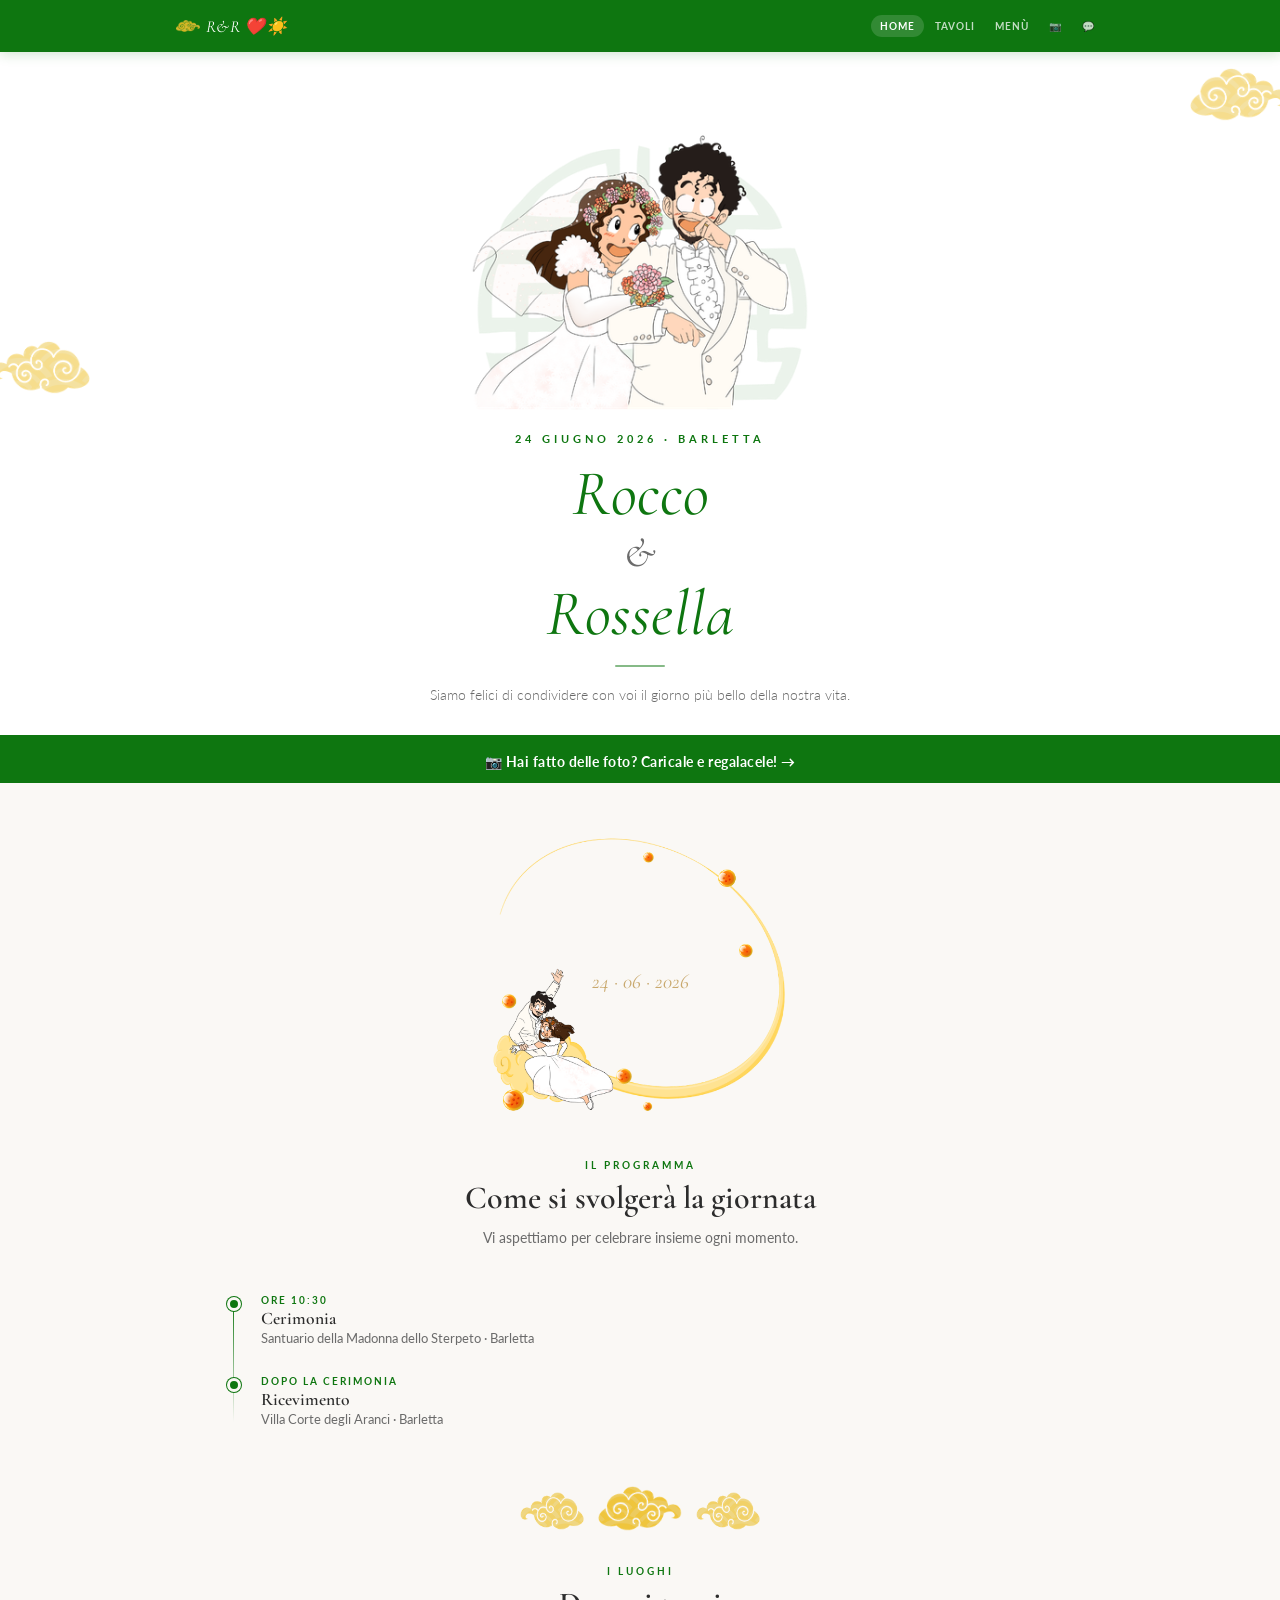
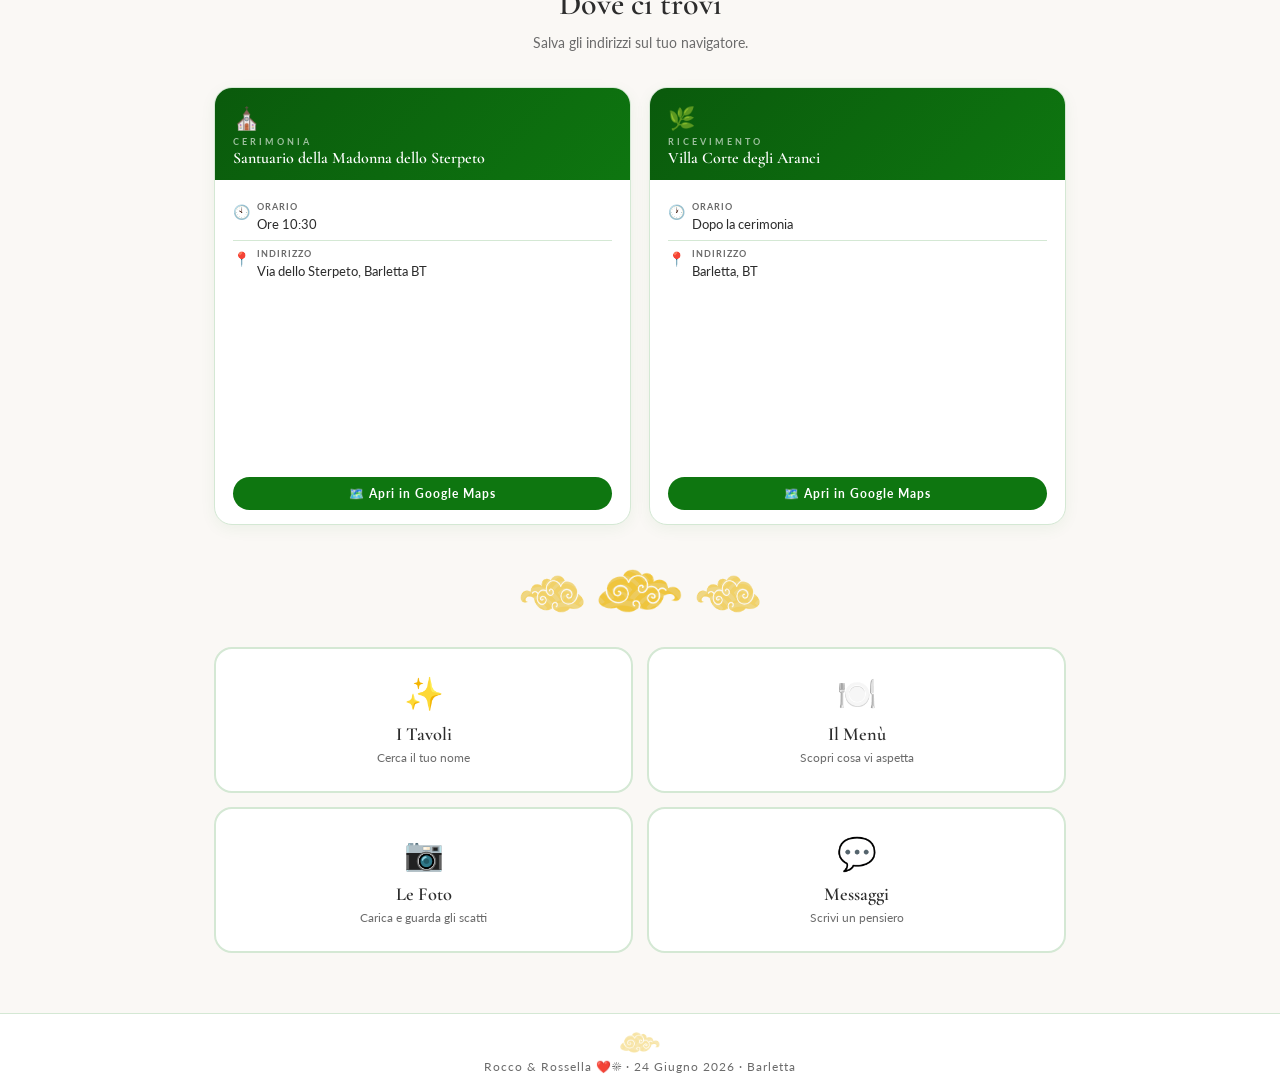
==== commit 422ed720: "Add files via upload" ====
--- a/index.html
+++ b/index.html
@@ -6,176 +6,79 @@
   <title>Rocco & Rossella — 24 Giugno 2026</title>
   <link rel="stylesheet" href="style.css" />
   <style>
-    /* ── HERO ILLUSTRAZIONE ── */
     .hero-img-wrap {
-      position: relative;
-      width: 100%;
-      max-height: 340px;
-      overflow: hidden;
-      background: var(--green-dark);
-      display: flex;
-      align-items: center;
-      justify-content: center;
+      width: 100%; background: #fff;
+      display: flex; align-items: center; justify-content: center;
+      padding: 32px 24px 0; position: relative; overflow: hidden;
     }
-    .hero-img-wrap img.hero-bg {
-      width: 100%;
-      max-width: 560px;
-      object-fit: contain;
-      display: block;
-    }
-    .hero-img-wrap .nuvola-tl {
-      position: absolute; left: -20px; top: 10px;
-      width: 130px; opacity: 0.55; transform: scaleX(-1);
-    }
-    .hero-img-wrap .nuvola-tr {
-      position: absolute; right: -20px; bottom: 10px;
-      width: 130px; opacity: 0.55;
-    }
+    .hero-img-wrap img.hero-bg { max-width: 340px; width: 70%; object-fit: contain; display: block; position: relative; z-index: 1; }
+    .hero-img-wrap .nv-l { position: absolute; left: -10px; bottom: 16px; width: 100px; opacity: 0.5; transform: scaleX(-1); }
+    .hero-img-wrap .nv-r { position: absolute; right: -10px; top: 16px; width: 100px; opacity: 0.5; }
 
-    /* ── HEADER TESTO ── */
-    .hero-text {
-      width: 100%;
-      background: var(--green);
-      text-align: center;
-      padding: 28px 24px 24px;
-      position: relative;
-    }
-    .hero-text .hero-date { color: rgba(255,255,255,0.65); }
-    .hero-text .hero-names { font-size: clamp(2rem, 7vw, 3.8rem); }
+    .hero-text { width: 100%; background: var(--white); text-align: center; padding: 22px 24px 28px; border-bottom: 3px solid var(--green); }
 
-    /* ── PROGRAMMA ── */
-    .timeline {
-      display: flex;
-      flex-direction: column;
-      position: relative;
-      margin-bottom: 48px;
-    }
-    .timeline::before {
-      content: '';
-      position: absolute;
-      left: 19px; top: 20px; bottom: 20px;
-      width: 1px;
-      background: linear-gradient(to bottom, var(--green), transparent);
-    }
-    .tl-item { display: flex; gap: 20px; padding: 14px 0; align-items: flex-start; }
-    .tl-dot {
-      width: 14px; height: 14px;
-      border-radius: 50%;
-      background: var(--green);
-      flex-shrink: 0;
-      margin-top: 4px; margin-left: 13px;
-      border: 3px solid var(--cream);
-      box-shadow: 0 0 0 1px var(--green);
-      position: relative; z-index: 1;
-    }
+    .timeline { display: flex; flex-direction: column; position: relative; margin-bottom: 44px; }
+    .timeline::before { content: ''; position: absolute; left: 19px; top: 20px; bottom: 20px; width: 1px; background: linear-gradient(to bottom, var(--green), transparent); }
+    .tl-item { display: flex; gap: 20px; padding: 13px 0; align-items: flex-start; }
+    .tl-dot { width: 14px; height: 14px; border-radius: 50%; background: var(--green); flex-shrink: 0; margin-top: 3px; margin-left: 13px; border: 3px solid var(--cream); box-shadow: 0 0 0 1px var(--green); position: relative; z-index: 1; }
     .tl-time { font-size: 10px; font-weight: 700; letter-spacing: 2px; text-transform: uppercase; color: var(--green); margin-bottom: 2px; }
     .tl-title { font-family: 'Cormorant Garamond', serif; font-size: 1.1rem; font-weight: 600; color: var(--dark); }
     .tl-desc { font-size: 13px; color: var(--muted); line-height: 1.5; }
 
-    /* ── LUOGHI ── */
-    .luoghi-grid { display: grid; grid-template-columns: 1fr 1fr; gap: 20px; margin-bottom: 48px; }
-    @media (max-width: 580px) { .luoghi-grid { grid-template-columns: 1fr; } }
+    .luoghi-grid { display: grid; grid-template-columns: 1fr 1fr; gap: 18px; margin-bottom: 44px; }
+    @media (max-width: 560px) { .luoghi-grid { grid-template-columns: 1fr; } }
+    .luogo-card { background: var(--white); border: 1px solid var(--border); border-radius: 18px; overflow: hidden; box-shadow: 0 4px 16px rgba(14,118,16,0.06); }
+    .luogo-header { background: linear-gradient(135deg, var(--green-dark), var(--green)); padding: 16px 18px 12px; }
+    .luogo-icon { font-size: 22px; margin-bottom: 5px; display: block; }
+    .luogo-label { font-size: 9px; font-weight: 700; letter-spacing: 3px; text-transform: uppercase; color: rgba(255,255,255,0.6); margin-bottom: 2px; }
+    .luogo-title { font-family: 'Cormorant Garamond', serif; font-size: 1rem; font-weight: 600; color: #fff; line-height: 1.2; }
+    .luogo-body { padding: 14px 18px; }
+    .luogo-row { display: flex; gap: 8px; align-items: flex-start; padding: 7px 0; border-bottom: 1px solid var(--border); font-size: 13px; line-height: 1.4; }
+    .luogo-row:last-of-type { border-bottom: none; }
+    .luogo-row-icon { font-size: 14px; flex-shrink: 0; width: 16px; text-align: center; margin-top: 1px; }
+    .luogo-row-text strong { display: block; font-size: 9px; font-weight: 700; letter-spacing: 1px; text-transform: uppercase; color: var(--muted); margin-bottom: 1px; }
+    .map-btn { display: flex; align-items: center; justify-content: center; gap: 6px; width: 100%; margin-top: 10px; padding: 9px 14px; background: var(--green); color: #fff; border: none; border-radius: 50px; font-family: 'Lato', sans-serif; font-size: 12px; font-weight: 700; letter-spacing: 1px; text-decoration: none; transition: opacity 0.2s; }
+    .map-btn:hover { opacity: 0.88; }
+    .map-embed { width: 100%; height: 170px; border-radius: 10px; border: none; margin-top: 10px; display: block; }
 
-    .luogo-card {
-      background: var(--white);
-      border: 1px solid var(--border);
-      border-radius: 18px;
-      overflow: hidden;
-      box-shadow: 0 4px 20px rgba(14,118,16,0.06);
-    }
-    .luogo-header {
-      background: linear-gradient(135deg, var(--green-dark), var(--green));
-      padding: 18px 20px 14px;
-    }
-    .luogo-icon { font-size: 24px; margin-bottom: 6px; display: block; }
-    .luogo-label { font-size: 10px; font-weight: 700; letter-spacing: 3px; text-transform: uppercase; color: rgba(255,255,255,0.6); margin-bottom: 3px; }
-    .luogo-title { font-family: 'Cormorant Garamond', serif; font-size: 1.1rem; font-weight: 600; color: #fff; line-height: 1.2; }
-    .luogo-body { padding: 16px 20px; }
-    .luogo-row { display: flex; gap: 10px; align-items: flex-start; padding: 8px 0; border-bottom: 1px solid var(--border); font-size: 13px; line-height: 1.5; }
-    .luogo-row:last-of-type { border-bottom: none; }
-    .luogo-row-icon { font-size: 15px; flex-shrink: 0; width: 18px; text-align: center; margin-top: 1px; }
-    .luogo-row-text strong { display: block; font-size: 10px; font-weight: 700; letter-spacing: 1px; text-transform: uppercase; color: var(--muted); margin-bottom: 1px; }
-    .map-btn {
-      display: flex; align-items: center; justify-content: center; gap: 7px;
-      width: 100%; margin-top: 12px; padding: 10px 16px;
-      background: var(--green); color: #fff; border: none; border-radius: 50px;
-      font-family: 'Lato', sans-serif; font-size: 12px; font-weight: 700;
-      letter-spacing: 1px; text-decoration: none;
-      transition: opacity 0.2s, transform 0.15s;
-    }
-    .map-btn:hover { opacity: 0.88; transform: translateY(-1px); }
-    .map-embed { width: 100%; height: 180px; border-radius: 10px; border: none; margin-top: 12px; display: block; }
+    .dec-wrap { display: flex; justify-content: center; margin: 4px 0 28px; position: relative; }
+    .dec-wrap img { width: min(300px, 78%); }
+    .dec-date { position: absolute; top: 50%; left: 50%; transform: translate(-50%,-50%); font-family: 'Cormorant Garamond', serif; font-style: italic; font-size: clamp(0.9rem,2.5vw,1.3rem); color: var(--gold); white-space: nowrap; text-shadow: 0 0 12px rgba(255,255,255,0.8); pointer-events: none; }
 
-    /* ── DECORAZIONE DRAGON BALL ── */
-    .dec-wrap {
-      width: 100%;
-      display: flex;
-      justify-content: center;
-      margin: 8px 0 32px;
-      position: relative;
-    }
-    .dec-wrap img { width: min(320px, 80%); opacity: 0.88; }
-    .dec-date {
-      position: absolute;
-      top: 50%; left: 50%;
-      transform: translate(-50%, -50%);
-      font-family: 'Cormorant Garamond', serif;
-      font-style: italic;
-      font-size: clamp(1rem, 3vw, 1.4rem);
-      color: var(--gold);
-      white-space: nowrap;
-      text-shadow: 0 0 20px rgba(0,0,0,0.5);
-      pointer-events: none;
-    }
-
-    /* ── CTA CARDS ── */
-    .cta-grid { display: grid; grid-template-columns: 1fr 1fr; gap: 16px; margin-top: 48px; }
-    @media (max-width: 480px) { .cta-grid { grid-template-columns: 1fr; } }
-    .cta-card {
-      background: var(--white);
-      border: 2px solid var(--border);
-      border-radius: 18px;
-      padding: 28px 22px;
-      text-align: center;
-      text-decoration: none;
-      color: var(--dark);
-      transition: border-color 0.2s, transform 0.2s, box-shadow 0.2s;
-      display: block;
-    }
-    .cta-card:hover { border-color: var(--green); transform: translateY(-3px); box-shadow: 0 8px 24px rgba(14,118,16,0.1); }
-    .cta-card-icon { font-size: 36px; margin-bottom: 12px; display: block; }
-    .cta-card-title { font-family: 'Cormorant Garamond', serif; font-size: 1.25rem; font-weight: 600; color: var(--dark); margin-bottom: 6px; }
-    .cta-card-desc { font-size: 13px; color: var(--muted); line-height: 1.5; }
+    .cta-grid { display: grid; grid-template-columns: 1fr 1fr; gap: 14px; margin-top: 40px; }
+    @media (max-width: 460px) { .cta-grid { grid-template-columns: 1fr; } }
+    .cta-card { background: var(--white); border: 2px solid var(--border); border-radius: 18px; padding: 24px 18px; text-align: center; text-decoration: none; color: var(--dark); transition: border-color 0.2s, transform 0.2s, box-shadow 0.2s; display: block; }
+    .cta-card:hover { border-color: var(--green); transform: translateY(-2px); box-shadow: 0 6px 20px rgba(14,118,16,0.1); }
+    .cta-card-icon { font-size: 32px; margin-bottom: 10px; display: block; }
+    .cta-card-title { font-family: 'Cormorant Garamond', serif; font-size: 1.15rem; font-weight: 600; color: var(--dark); margin-bottom: 4px; }
+    .cta-card-desc { font-size: 12px; color: var(--muted); line-height: 1.5; }
   </style>
 </head>
 <body>
-
   <nav>
     <div class="nav-inner">
       <a href="index.html" class="nav-brand">
-        <img src="nuvola.png" style="width:28px; opacity:0.9;" alt="" />
-        Rocco & Rossella
+        <img src="nuvola.png" alt="" />
+        <span class="brand-text">R&amp;R ❤️☀️</span>
       </a>
       <ul class="nav-links">
-        <li><a href="index.html" class="active">Il Giorno</a></li>
+        <li><a href="index.html" class="active">Home</a></li>
         <li><a href="tableau.html">Tavoli</a></li>
         <li><a href="menu.html">Menù</a></li>
-        <li><a href="foto.html">📷 Foto</a></li>
+        <li><a href="foto.html">📷</a></li>
         <li><a href="commenti.html">💬</a></li>
       </ul>
     </div>
   </nav>
 
-  <!-- HERO ILLUSTRAZIONE -->
   <div class="hero-img-wrap">
-    <img src="nuvola.png" class="nuvola-tl" alt="" />
+    <img src="nuvola.png" class="nv-l" alt="" />
     <img src="banner_home.png" class="hero-bg" alt="Rocco e Rossella" />
-    <img src="nuvola.png" class="nuvola-tr" alt="" />
+    <img src="nuvola.png" class="nv-r" alt="" />
   </div>
 
-  <!-- HERO TESTO -->
   <div class="hero-text">
-    <p class="hero-date">24 Giugno 2026 &nbsp;·&nbsp; Barletta</p>
+    <p class="hero-date">24 Giugno 2026 · Barletta</p>
     <div class="hero-names">
       <em>Rocco</em>
       <span class="hero-amp">&amp;</span>
@@ -185,58 +88,41 @@
     <p class="hero-sub">Siamo felici di condividere con voi il giorno più bello della nostra vita.</p>
   </div>
 
-  <!-- BANNER FOTO -->
   <div class="foto-banner">
-    <a href="foto.html">
-      <span>📷</span>
-      Hai fatto delle foto? Caricale e regalacele!
-      <span>→</span>
-    </a>
+    <a href="foto.html">📷 Hai fatto delle foto? Caricale e regalacele! →</a>
   </div>
 
   <div class="page-body">
 
-    <!-- DECORAZIONE -->
     <div class="dec-wrap">
       <img src="decorazione.png" alt="" />
       <span class="dec-date">24 · 06 · 2026</span>
     </div>
 
-    <!-- PROGRAMMA -->
     <p class="section-label">Il Programma</p>
     <h2 class="section-title">Come si svolgerà la giornata</h2>
-    <p class="section-sub">Vi aspettiamo per celebrare insieme ogni momento speciale.</p>
+    <p class="section-sub">Vi aspettiamo per celebrare insieme ogni momento.</p>
 
     <div class="timeline">
       <div class="tl-item">
         <div class="tl-dot"></div>
-        <div>
-          <p class="tl-time">ore 10:30</p>
-          <p class="tl-title">Cerimonia</p>
-          <p class="tl-desc">Santuario della Madonna dello Sterpeto · Barletta</p>
-        </div>
+        <div><p class="tl-time">ore 10:30</p><p class="tl-title">Cerimonia</p><p class="tl-desc">Santuario della Madonna dello Sterpeto · Barletta</p></div>
       </div>
       <div class="tl-item">
         <div class="tl-dot"></div>
-        <div>
-          <p class="tl-time">Dopo la cerimonia</p>
-          <p class="tl-title">Ricevimento</p>
-          <p class="tl-desc">Villa Corte degli Aranci · Barletta</p>
-        </div>
+        <div><p class="tl-time">Dopo la cerimonia</p><p class="tl-title">Ricevimento</p><p class="tl-desc">Villa Corte degli Aranci · Barletta</p></div>
       </div>
     </div>
 
-    <!-- NUVOLE SEPARATORE -->
     <div class="nuvola-sep">
       <img src="nuvola.png" alt="" style="transform:scaleX(-1)" />
       <img src="nuvola.png" alt="" />
       <img src="nuvola.png" alt="" style="transform:scaleX(-1)" />
     </div>
 
-    <!-- LUOGHI -->
-    <p class="section-label" style="margin-top:32px;">I Luoghi</p>
+    <p class="section-label" style="margin-top:28px;">I Luoghi</p>
     <h2 class="section-title">Dove ci trovi</h2>
-    <p class="section-sub">Salva gli indirizzi sul tuo navigatore preferito.</p>
+    <p class="section-sub">Salva gli indirizzi sul tuo navigatore.</p>
 
     <div class="luoghi-grid">
       <div class="luogo-card">
@@ -246,19 +132,12 @@
           <p class="luogo-title">Santuario della Madonna dello Sterpeto</p>
         </div>
         <div class="luogo-body">
-          <div class="luogo-row">
-            <span class="luogo-row-icon">🕙</span>
-            <div class="luogo-row-text"><strong>Orario</strong>Ore 10:30</div>
-          </div>
-          <div class="luogo-row">
-            <span class="luogo-row-icon">📍</span>
-            <div class="luogo-row-text"><strong>Indirizzo</strong>Via dello Sterpeto, 76121 Barletta BT</div>
-          </div>
+          <div class="luogo-row"><span class="luogo-row-icon">🕙</span><div class="luogo-row-text"><strong>Orario</strong>Ore 10:30</div></div>
+          <div class="luogo-row"><span class="luogo-row-icon">📍</span><div class="luogo-row-text"><strong>Indirizzo</strong>Via dello Sterpeto, Barletta BT</div></div>
           <iframe class="map-embed" src="https://www.google.com/maps/embed?pb=!1m18!1m12!1m3!1d3005.8!2d16.2783!3d41.3197!2m3!1f0!2f0!3f0!3m2!1i1024!2i768!4f13.1!3m3!1m2!1s0x1347eca19b9e1a3b%3A0x6e9f4f2e2d2e2e2e!2sSantuario+della+Madonna+dello+Sterpeto!5e0!3m2!1sit!2sit!4v1" allowfullscreen="" loading="lazy" referrerpolicy="no-referrer-when-downgrade"></iframe>
           <a class="map-btn" href="https://maps.google.com/?q=Santuario+Madonna+dello+Sterpeto+Barletta" target="_blank" rel="noopener">🗺️ Apri in Google Maps</a>
         </div>
       </div>
-
       <div class="luogo-card">
         <div class="luogo-header">
           <span class="luogo-icon">🌿</span>
@@ -266,56 +145,32 @@
           <p class="luogo-title">Villa Corte degli Aranci</p>
         </div>
         <div class="luogo-body">
-          <div class="luogo-row">
-            <span class="luogo-row-icon">🕐</span>
-            <div class="luogo-row-text"><strong>Orario</strong>Dopo la cerimonia</div>
-          </div>
-          <div class="luogo-row">
-            <span class="luogo-row-icon">📍</span>
-            <div class="luogo-row-text"><strong>Indirizzo</strong>Barletta, BT</div>
-          </div>
+          <div class="luogo-row"><span class="luogo-row-icon">🕐</span><div class="luogo-row-text"><strong>Orario</strong>Dopo la cerimonia</div></div>
+          <div class="luogo-row"><span class="luogo-row-icon">📍</span><div class="luogo-row-text"><strong>Indirizzo</strong>Barletta, BT</div></div>
           <iframe class="map-embed" src="https://www.google.com/maps/embed?pb=!1m18!1m12!1m3!1d3005.8!2d16.2900!3d41.3150!2m3!1f0!2f0!3f0!3m2!1i1024!2i768!4f13.1!3m3!1m2!1s0x0%3A0x0!2zVmlsbGEgQ29ydGUgZGVnbGkgQXJhbmNp!5e0!3m2!1sit!2sit!4v1" allowfullscreen="" loading="lazy" referrerpolicy="no-referrer-when-downgrade"></iframe>
           <a class="map-btn" href="https://maps.google.com/?q=Villa+Corte+degli+Aranci+Barletta" target="_blank" rel="noopener">🗺️ Apri in Google Maps</a>
         </div>
       </div>
     </div>
 
-    <!-- CTA GRID -->
     <div class="nuvola-sep">
       <img src="nuvola.png" alt="" style="transform:scaleX(-1)" />
       <img src="nuvola.png" alt="" />
       <img src="nuvola.png" alt="" style="transform:scaleX(-1)" />
     </div>
 
-    <div class="cta-grid" style="margin-top:32px;">
-      <a href="tableau.html" class="cta-card">
-        <span class="cta-card-icon">✨</span>
-        <p class="cta-card-title">I Tavoli</p>
-        <p class="cta-card-desc">Cerca il tuo nome e scopri dove siedi</p>
-      </a>
-      <a href="menu.html" class="cta-card">
-        <span class="cta-card-icon">🍽️</span>
-        <p class="cta-card-title">Il Menù</p>
-        <p class="cta-card-desc">Scopri cosa vi aspetta a tavola</p>
-      </a>
-      <a href="foto.html" class="cta-card">
-        <span class="cta-card-icon">📷</span>
-        <p class="cta-card-title">Le Foto</p>
-        <p class="cta-card-desc">Carica i tuoi scatti nella nostra galleria</p>
-      </a>
-      <a href="commenti.html" class="cta-card">
-        <span class="cta-card-icon">💬</span>
-        <p class="cta-card-title">Lascia un messaggio</p>
-        <p class="cta-card-desc">Scrivi un pensiero per gli sposi</p>
-      </a>
+    <div class="cta-grid" style="margin-top:28px;">
+      <a href="tableau.html" class="cta-card"><span class="cta-card-icon">✨</span><p class="cta-card-title">I Tavoli</p><p class="cta-card-desc">Cerca il tuo nome</p></a>
+      <a href="menu.html"    class="cta-card"><span class="cta-card-icon">🍽️</span><p class="cta-card-title">Il Menù</p><p class="cta-card-desc">Scopri cosa vi aspetta</p></a>
+      <a href="foto.html"    class="cta-card"><span class="cta-card-icon">📷</span><p class="cta-card-title">Le Foto</p><p class="cta-card-desc">Carica e guarda gli scatti</p></a>
+      <a href="commenti.html" class="cta-card"><span class="cta-card-icon">💬</span><p class="cta-card-title">Messaggi</p><p class="cta-card-desc">Scrivi un pensiero</p></a>
     </div>
 
   </div>
 
   <footer>
     <img src="nuvola.png" alt="" />
-    Rocco &amp; Rossella &nbsp;·&nbsp; 24 Giugno 2026 &nbsp;·&nbsp; Barletta
+    Rocco &amp; Rossella ❤️☀️ · 24 Giugno 2026 · Barletta
   </footer>
-
 </body>
 </html>
--- a/style.css
+++ b/style.css
@@ -2,9 +2,6 @@
 
 *, *::before, *::after { box-sizing: border-box; margin: 0; padding: 0; }
 
-/* ══════════════════════════════════
-   TEMA PRINCIPALE — Bianco / Verde
-   ══════════════════════════════════ */
 :root {
   --green:       #0e7610;
   --green-light: #e8f5e8;
@@ -17,10 +14,7 @@
   --muted:       #6b6b6b;
   --border:      #d4e8d4;
   --border-2:    #b8d4b8;
-
-  /* Tema costellazioni */
   --star-bg:     #0d0e1a;
-  --star-bg2:    #151628;
   --star-gold:   #C9A96E;
   --star-pale:   #E8D5B0;
   --star-border: rgba(201,169,110,0.25);
@@ -45,7 +39,7 @@
   position: sticky;
   top: 0;
   z-index: 100;
-  box-shadow: 0 2px 12px rgba(14,118,16,0.15);
+  box-shadow: 0 2px 12px rgba(14,118,16,0.2);
 }
 .nav-inner {
   max-width: 960px;
@@ -53,37 +47,43 @@
   display: flex;
   align-items: center;
   justify-content: space-between;
-  padding: 0 24px;
-  height: 56px;
+  padding: 0 16px;
+  height: 52px;
+  gap: 8px;
 }
 .nav-brand {
   font-family: 'Cormorant Garamond', serif;
   font-style: italic;
-  font-size: 1.15rem;
+  font-size: 1.05rem;
   color: #fff;
   text-decoration: none;
-  letter-spacing: 0.5px;
+  letter-spacing: 0.3px;
   white-space: nowrap;
+  flex-shrink: 0;
   display: flex;
   align-items: center;
-  gap: 8px;
-}
+  gap: 6px;
+}
+.nav-brand img { width: 24px; opacity: 0.9; flex-shrink: 0; }
 .nav-links {
   display: flex;
-  gap: 4px;
+  gap: 2px;
   list-style: none;
+  flex-wrap: nowrap;
+  overflow: hidden;
 }
 .nav-links a {
   display: block;
-  padding: 6px 13px;
-  font-size: 11px;
+  padding: 5px 9px;
+  font-size: 10px;
   font-weight: 700;
-  letter-spacing: 1.5px;
+  letter-spacing: 1px;
   text-transform: uppercase;
   color: rgba(255,255,255,0.75);
   text-decoration: none;
   border-radius: 50px;
   transition: color 0.2s, background 0.2s;
+  white-space: nowrap;
 }
 .nav-links a:hover,
 .nav-links a.active {
@@ -94,163 +94,110 @@
 /* ── HERO VERDE ── */
 .hero {
   width: 100%;
-  background: linear-gradient(160deg, var(--green-dark) 0%, var(--green) 100%);
-  color: #fff;
+  background: var(--white);
+  color: var(--dark);
   text-align: center;
-  padding: 56px 24px 48px;
+  padding: 52px 24px 44px;
   position: relative;
   overflow: hidden;
-}
-.hero-nuvola {
-  position: absolute;
-  opacity: 0.12;
-  pointer-events: none;
-}
-.hero-nuvola-l { left: -40px; top: 10px; width: 180px; transform: scaleX(-1); }
-.hero-nuvola-r { right: -40px; bottom: 10px; width: 180px; }
+  border-bottom: 3px solid var(--green);
+}
+.hero-nuvola { position: absolute; opacity: 0.15; pointer-events: none; }
+.hero-nuvola-l { left: -40px; top: 10px; width: 160px; transform: scaleX(-1); }
+.hero-nuvola-r { right: -40px; bottom: 10px; width: 160px; }
 
 .hero-date {
-  font-size: 11px;
-  font-weight: 700;
-  letter-spacing: 4px;
-  text-transform: uppercase;
-  color: rgba(255,255,255,0.7);
-  margin-bottom: 14px;
+  font-size: 11px; font-weight: 700;
+  letter-spacing: 4px; text-transform: uppercase;
+  color: var(--green); margin-bottom: 14px;
 }
 .hero-names {
   font-family: 'Cormorant Garamond', serif;
-  font-size: clamp(2.6rem, 8vw, 4.5rem);
-  font-weight: 400;
-  line-height: 1.1;
-  letter-spacing: 1px;
-}
-.hero-names em { font-style: italic; color: var(--gold); }
+  font-size: clamp(2.4rem, 7vw, 4rem);
+  font-weight: 400; line-height: 1.1; letter-spacing: 1px;
+  color: var(--dark);
+}
+.hero-names em { font-style: italic; color: var(--green); }
 .hero-amp {
   font-family: 'Cormorant Garamond', serif;
   font-style: italic;
-  font-size: clamp(1.8rem, 5vw, 3rem);
-  color: rgba(255,255,255,0.5);
-  display: block;
-  line-height: 1;
-  margin: 4px 0;
+  font-size: clamp(1.6rem, 4vw, 2.6rem);
+  color: var(--muted); display: block; line-height: 1; margin: 4px 0;
 }
 .hero-sub {
-  font-size: 14px;
-  font-weight: 300;
-  color: rgba(255,255,255,0.65);
-  margin-top: 16px;
-  line-height: 1.7;
+  font-size: 14px; font-weight: 300;
+  color: var(--muted); margin-top: 16px; line-height: 1.7;
 }
 .hero-divider {
   width: 50px; height: 2px;
-  background: var(--gold);
-  margin: 18px auto;
-  border-radius: 2px;
-  opacity: 0.7;
-}
-
-/* ── NUVOLA DECORATIVA ── */
+  background: var(--green);
+  margin: 16px auto; border-radius: 2px; opacity: 0.5;
+}
+
+/* ── NUVOLA SEPARATORE ── */
 .nuvola-sep {
-  width: 100%;
-  display: flex;
-  justify-content: center;
-  gap: 16px;
-  padding: 8px 0;
-  overflow: hidden;
-}
-.nuvola-sep img { width: 70px; opacity: 0.7; }
-.nuvola-sep img:nth-child(2) { width: 90px; opacity: 0.9; margin-top: -8px; }
+  display: flex; justify-content: center;
+  gap: 14px; padding: 6px 0; overflow: hidden;
+}
+.nuvola-sep img { width: 64px; opacity: 0.65; }
+.nuvola-sep img:nth-child(2) { width: 84px; opacity: 0.85; margin-top: -6px; }
 
 /* ── FOTO CTA BANNER ── */
 .foto-banner {
-  width: 100%;
-  background: var(--gold);
-  padding: 14px 24px;
-  text-align: center;
+  width: 100%; background: var(--green);
+  padding: 13px 24px; text-align: center;
 }
 .foto-banner a {
-  color: #fff;
-  text-decoration: none;
-  font-size: 14px;
-  font-weight: 700;
-  letter-spacing: 0.5px;
-  display: inline-flex;
-  align-items: center;
-  gap: 10px;
+  color: #fff; text-decoration: none;
+  font-size: 14px; font-weight: 700; letter-spacing: 0.5px;
+  display: inline-flex; align-items: center; gap: 10px;
 }
 
 /* ── PAGE BODY ── */
 .page-body {
-  width: 100%;
-  max-width: 900px;
-  padding: 48px 24px 64px;
-  flex: 1;
+  width: 100%; max-width: 900px;
+  padding: 44px 24px 60px; flex: 1;
 }
 
 /* ── SECTION TITLE ── */
 .section-label {
-  font-size: 10px;
-  font-weight: 700;
-  letter-spacing: 3px;
-  text-transform: uppercase;
-  color: var(--green);
-  text-align: center;
-  margin-bottom: 8px;
+  font-size: 10px; font-weight: 700;
+  letter-spacing: 3px; text-transform: uppercase;
+  color: var(--green); text-align: center; margin-bottom: 8px;
 }
 .section-title {
   font-family: 'Cormorant Garamond', serif;
-  font-size: clamp(1.6rem, 4vw, 2.1rem);
-  font-weight: 600;
-  text-align: center;
-  color: var(--dark);
-  margin-bottom: 8px;
-  line-height: 1.2;
+  font-size: clamp(1.5rem, 3.5vw, 2rem);
+  font-weight: 600; text-align: center;
+  color: var(--dark); margin-bottom: 8px; line-height: 1.2;
 }
 .section-sub {
-  font-size: 14px;
-  color: var(--muted);
-  text-align: center;
-  line-height: 1.7;
-  margin-bottom: 36px;
+  font-size: 14px; color: var(--muted);
+  text-align: center; line-height: 1.7; margin-bottom: 32px;
 }
 
 /* ── CARD ── */
 .card {
-  background: var(--white);
-  border: 1px solid var(--border);
-  border-radius: 20px;
-  padding: 36px;
-  box-shadow: 0 4px 24px rgba(14,118,16,0.06);
+  background: var(--white); border: 1px solid var(--border);
+  border-radius: 20px; padding: 32px;
+  box-shadow: 0 4px 20px rgba(14,118,16,0.06);
 }
 
 /* ── FOOTER ── */
 footer {
-  width: 100%;
-  text-align: center;
-  padding: 20px 24px;
-  font-size: 12px;
-  color: var(--muted);
-  letter-spacing: 1px;
-  border-top: 1px solid var(--border);
-  background: var(--white);
-  display: flex;
-  flex-direction: column;
-  align-items: center;
-  gap: 8px;
-}
-footer img { width: 48px; opacity: 0.5; }
-
-/* ══════════════════════════════════
-   TEMA COSTELLAZIONI — per tableau
-   ══════════════════════════════════ */
-body.stelle {
-  background: var(--star-bg);
-  color: #e8e0d0;
-}
+  width: 100%; text-align: center;
+  padding: 18px 24px; font-size: 12px;
+  color: var(--muted); letter-spacing: 1px;
+  border-top: 1px solid var(--border); background: var(--white);
+  display: flex; flex-direction: column; align-items: center; gap: 6px;
+}
+footer img { width: 40px; opacity: 0.4; }
+
+/* ══ TEMA COSTELLAZIONI (solo tableau) ══ */
+body.stelle { background: var(--star-bg); color: #e8e0d0; }
 body.stelle::before {
   content: '';
-  position: fixed;
-  inset: 0;
+  position: fixed; inset: 0;
   background-image:
     radial-gradient(1px 1px at 8% 12%, rgba(255,255,255,0.9) 0%, transparent 100%),
     radial-gradient(1.5px 1.5px at 22% 34%, rgba(255,255,255,0.7) 0%, transparent 100%),
@@ -272,27 +219,18 @@
     radial-gradient(1px 1px at 72% 82%, rgba(255,255,255,0.6) 0%, transparent 100%),
     radial-gradient(1.5px 1.5px at 85% 92%, rgba(255,255,255,0.7) 0%, transparent 100%),
     radial-gradient(1px 1px at 96% 75%, rgba(255,255,255,0.5) 0%, transparent 100%);
-  pointer-events: none;
-  z-index: 0;
-}
-body.stelle nav {
-  background: rgba(13,14,26,0.95);
-  border-bottom: 1px solid var(--star-border);
-  box-shadow: none;
-}
+  pointer-events: none; z-index: 0;
+}
+body.stelle nav { background: rgba(13,14,26,0.96); border-bottom: 1px solid var(--star-border); box-shadow: none; }
 body.stelle nav .nav-links a { color: rgba(255,255,255,0.5); }
 body.stelle nav .nav-links a:hover,
 body.stelle nav .nav-links a.active { color: var(--star-gold); background: rgba(201,169,110,0.1); }
 body.stelle nav .nav-brand { color: var(--star-gold); }
-body.stelle footer {
-  background: rgba(13,14,26,0.95);
-  border-top: 1px solid var(--star-border);
-  color: rgba(255,255,255,0.3);
-}
+body.stelle footer { background: rgba(13,14,26,0.96); border-top: 1px solid var(--star-border); color: rgba(255,255,255,0.3); }
 body.stelle .page-body { position: relative; z-index: 1; }
 
-@media (max-width: 520px) {
-  .nav-links a { padding: 6px 9px; font-size: 10px; letter-spacing: 1px; }
-  .page-body { padding: 32px 16px 48px; }
-  .card { padding: 24px 18px; }
-}
+@media (max-width: 420px) {
+  .nav-brand span.brand-text { display: none; }
+  .nav-links a { padding: 5px 7px; font-size: 9px; }
+  .page-body { padding: 28px 14px 48px; }
+}
